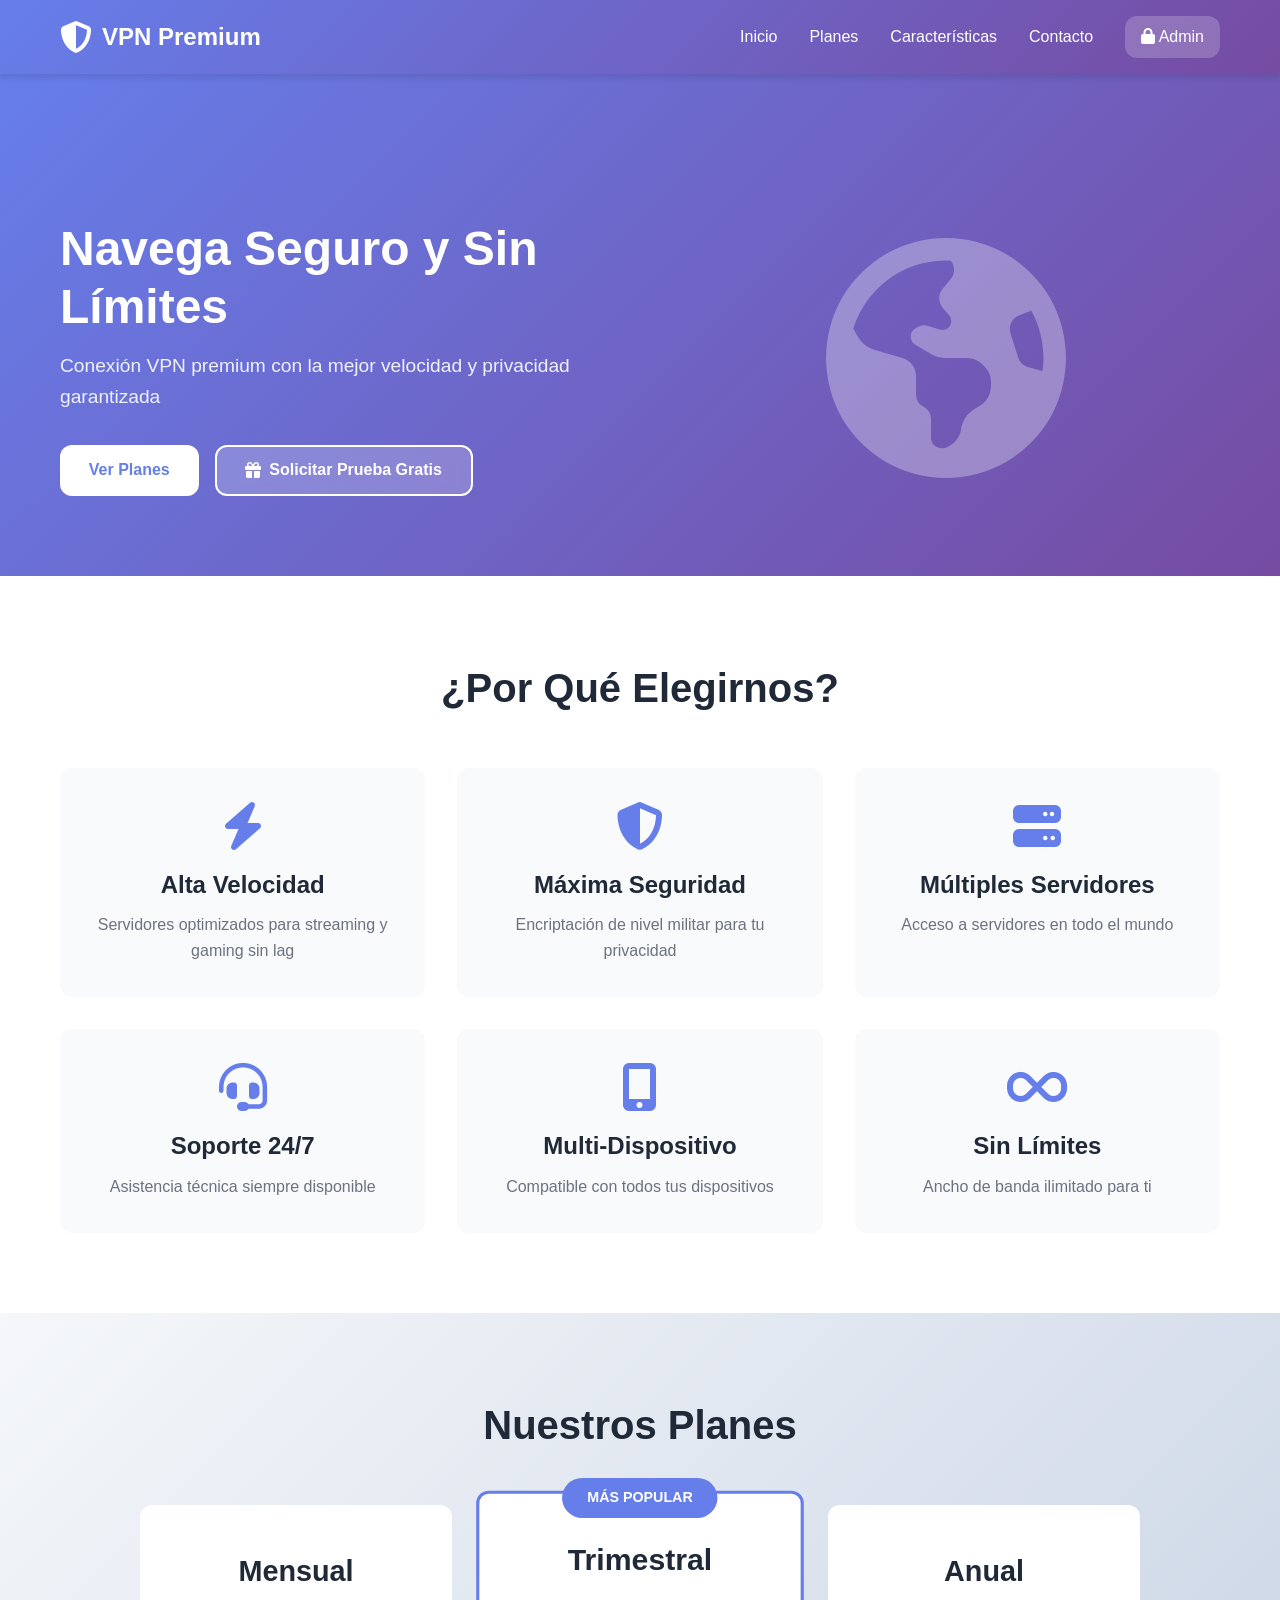
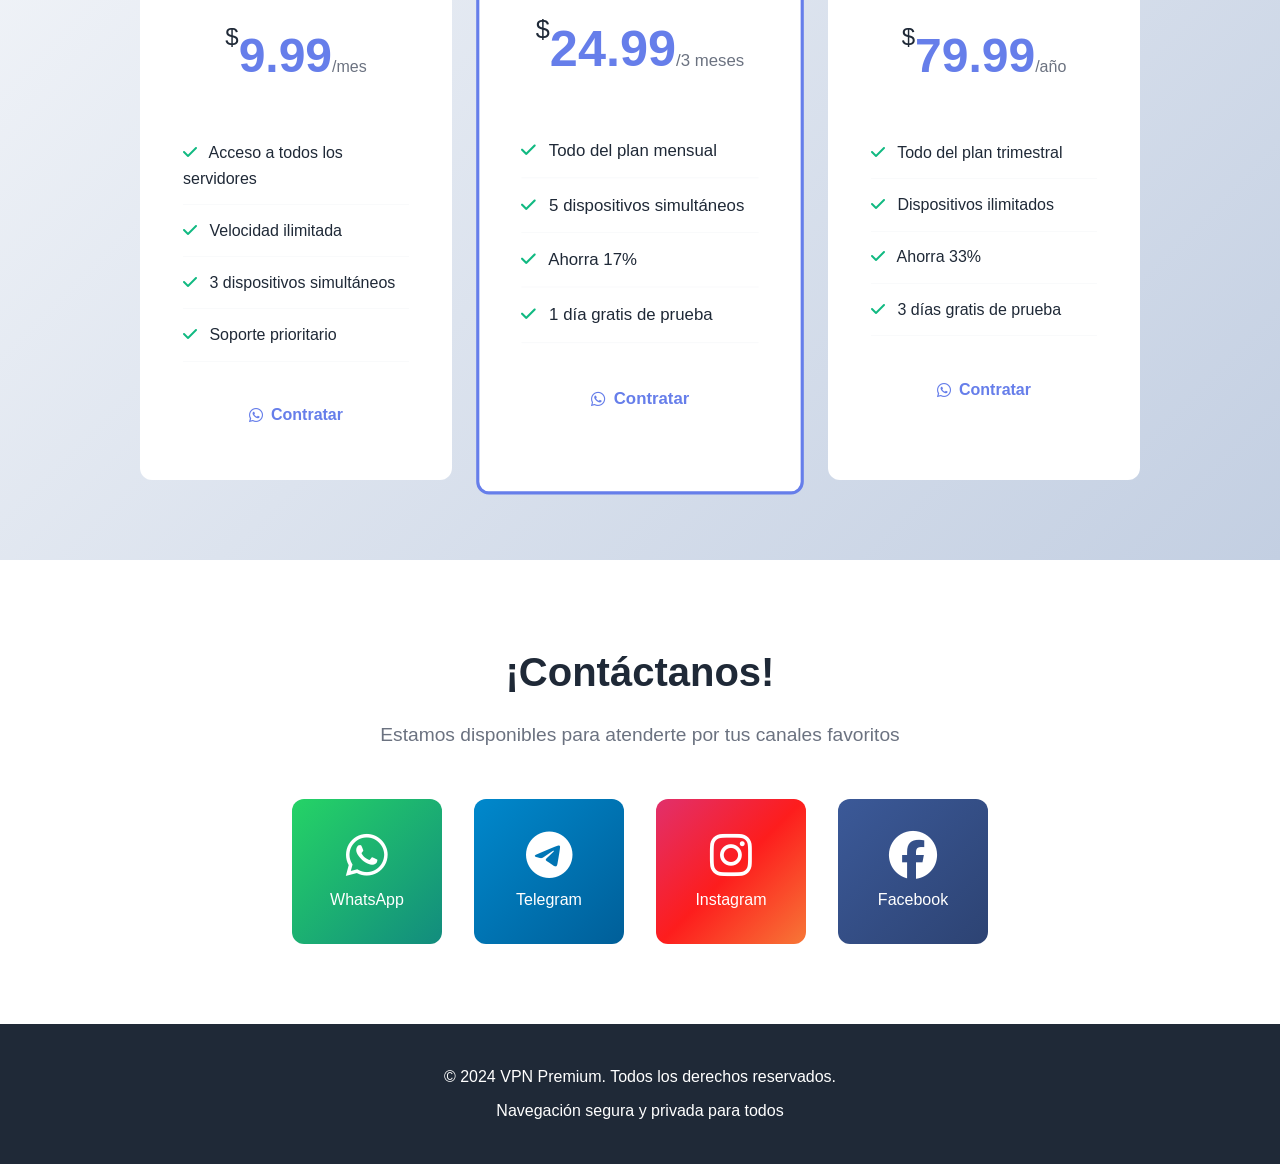
==== vpn-todo-en-uno.html @ 26ef1b25 "Sitio web de venta de VPN con panel de administracion de clientes" ====
<!DOCTYPE html>
<html lang="es">
<head>
    <meta charset="UTF-8">
    <meta name="viewport" content="width=device-width, initial-scale=1.0">
    <title>VPN Premium - Conexión Segura y Rápida</title>
    <link rel="stylesheet" href="https://cdnjs.cloudflare.com/ajax/libs/font-awesome/6.4.0/css/all.min.css">
    <style>
        /* ===== Reset y Variables ===== */
        * { margin: 0; padding: 0; box-sizing: border-box; }
        :root {
            --primary-color: #667eea;
            --secondary-color: #764ba2;
            --accent-color: #f093fb;
            --success-color: #10b981;
            --warning-color: #f59e0b;
            --danger-color: #ef4444;
            --dark: #1f2937;
            --light: #f9fafb;
            --gray: #6b7280;
            --border-radius: 12px;
            --transition: all 0.3s ease;
        }
        body {
            font-family: 'Segoe UI', Tahoma, Geneva, Verdana, sans-serif;
            line-height: 1.6; color: var(--dark); background: var(--light);
        }
        .container { max-width: 1200px; margin: 0 auto; padding: 0 20px; }

        /* ===== Navbar ===== */
        .navbar {
            background: linear-gradient(135deg, var(--primary-color), var(--secondary-color));
            padding: 1rem 0; position: fixed; width: 100%; top: 0; z-index: 1000;
            box-shadow: 0 4px 6px rgba(0,0,0,0.1);
        }
        .navbar .container { display: flex; justify-content: space-between; align-items: center; }
        .logo { display: flex; align-items: center; gap: 10px; color: white; font-size: 1.5rem; font-weight: bold; }
        .logo i { font-size: 2rem; }
        .nav-links { display: flex; gap: 2rem; align-items: center; }
        .nav-links a { color: white; text-decoration: none; transition: var(--transition); font-weight: 500; cursor: pointer; }
        .nav-links a:hover { color: var(--accent-color); }
        .btn-admin { background: rgba(255,255,255,0.2); padding: 0.5rem 1rem; border-radius: var(--border-radius); backdrop-filter: blur(10px); }
        .menu-toggle { display: none; flex-direction: column; gap: 5px; cursor: pointer; }
        .menu-toggle span { width: 25px; height: 3px; background: white; border-radius: 3px; transition: var(--transition); }

        /* ===== Hero ===== */
        .hero { background: linear-gradient(135deg, var(--primary-color), var(--secondary-color)); color: white; padding: 150px 0 80px; margin-top: 70px; }
        .hero .container { display: grid; grid-template-columns: 1fr 1fr; gap: 4rem; align-items: center; }
        .hero-content h1 { font-size: 3rem; margin-bottom: 1rem; line-height: 1.2; }
        .hero-content p { font-size: 1.2rem; margin-bottom: 2rem; opacity: 0.9; }
        .hero-buttons { display: flex; gap: 1rem; flex-wrap: wrap; }
        .hero-image { display: flex; justify-content: center; align-items: center; }
        .hero-image i { font-size: 15rem; opacity: 0.3; animation: float 3s ease-in-out infinite; }
        @keyframes float { 0%,100% { transform: translateY(0); } 50% { transform: translateY(-20px); } }

        /* ===== Buttons ===== */
        .btn { padding: 0.8rem 1.8rem; border: none; border-radius: var(--border-radius); font-size: 1rem; font-weight: 600; cursor: pointer; transition: var(--transition); text-decoration: none; display: inline-flex; align-items: center; gap: 0.5rem; }
        .btn-primary { background: white; color: var(--primary-color); }
        .btn-primary:hover { transform: translateY(-3px); box-shadow: 0 10px 20px rgba(0,0,0,0.2); }
        .btn-secondary { background: rgba(255,255,255,0.2); color: white; backdrop-filter: blur(10px); border: 2px solid white; }
        .btn-secondary:hover { background: white; color: var(--primary-color); }

        /* ===== Features ===== */
        .features { padding: 80px 0; background: white; }
        .features h2 { text-align: center; font-size: 2.5rem; margin-bottom: 3rem; color: var(--dark); }
        .features-grid { display: grid; grid-template-columns: repeat(auto-fit, minmax(300px, 1fr)); gap: 2rem; }
        .feature-card { background: var(--light); padding: 2rem; border-radius: var(--border-radius); text-align: center; transition: var(--transition); border: 2px solid transparent; }
        .feature-card:hover { transform: translateY(-10px); border-color: var(--primary-color); box-shadow: 0 10px 30px rgba(102,126,234,0.2); }
        .feature-card i { font-size: 3rem; color: var(--primary-color); margin-bottom: 1rem; }
        .feature-card h3 { font-size: 1.5rem; margin-bottom: 0.5rem; color: var(--dark); }
        .feature-card p { color: var(--gray); }

        /* ===== Pricing ===== */
        .pricing { padding: 80px 0; background: linear-gradient(135deg, #f5f7fa 0%, #c3cfe2 100%); }
        .pricing h2 { text-align: center; font-size: 2.5rem; margin-bottom: 3rem; color: var(--dark); }
        .pricing-grid { display: grid; grid-template-columns: repeat(auto-fit, minmax(280px, 1fr)); gap: 2rem; max-width: 1000px; margin: 0 auto; }
        .pricing-card { background: white; padding: 2.5rem; border-radius: var(--border-radius); text-align: center; transition: var(--transition); position: relative; border: 3px solid transparent; }
        .pricing-card:hover { transform: translateY(-10px); box-shadow: 0 15px 40px rgba(0,0,0,0.15); }
        .pricing-card.featured { border-color: var(--primary-color); transform: scale(1.05); }
        .pricing-card .badge { position: absolute; top: -15px; left: 50%; transform: translateX(-50%); background: var(--primary-color); color: white; padding: 0.5rem 1.5rem; border-radius: 20px; font-size: 0.85rem; font-weight: bold; }
        .pricing-card h3 { font-size: 1.8rem; margin-bottom: 1rem; color: var(--dark); }
        .price { margin: 1.5rem 0; }
        .price .currency { font-size: 1.5rem; vertical-align: top; }
        .price .amount { font-size: 3rem; font-weight: bold; color: var(--primary-color); }
        .price .period { color: var(--gray); font-size: 1rem; }
        .features-list { list-style: none; margin: 2rem 0; text-align: left; }
        .features-list li { padding: 0.8rem 0; border-bottom: 1px solid var(--light); }
        .features-list i { color: var(--success-color); margin-right: 0.5rem; }

        /* ===== Contact ===== */
        .contact { padding: 80px 0; background: white; text-align: center; }
        .contact h2 { font-size: 2.5rem; margin-bottom: 1rem; color: var(--dark); }
        .contact p { font-size: 1.2rem; color: var(--gray); margin-bottom: 3rem; }
        .contact-buttons { display: flex; justify-content: center; gap: 2rem; flex-wrap: wrap; }
        .contact-btn { display: flex; flex-direction: column; align-items: center; gap: 0.5rem; padding: 2rem; border-radius: var(--border-radius); text-decoration: none; color: white; transition: var(--transition); min-width: 150px; }
        .contact-btn:hover { transform: translateY(-5px); box-shadow: 0 10px 25px rgba(0,0,0,0.2); }
        .contact-btn i { font-size: 3rem; }
        .contact-btn.whatsapp { background: linear-gradient(135deg, #25D366, #128C7E); }
        .contact-btn.telegram { background: linear-gradient(135deg, #0088cc, #005f99); }
        .contact-btn.instagram { background: linear-gradient(135deg, #e1306c, #fd1d1d, #f77737); }
        .contact-btn.facebook { background: linear-gradient(135deg, #3b5998, #2d4373); }

        /* ===== Modal ===== */
        .modal { display: none; position: fixed; z-index: 3000; left: 0; top: 0; width: 100%; height: 100%; background: rgba(0,0,0,0.7); backdrop-filter: blur(5px); }
        .modal-content { background: white; margin: 5% auto; padding: 2rem; border-radius: var(--border-radius); max-width: 500px; position: relative; animation: slideDown 0.3s ease; }
        @keyframes slideDown { from { transform: translateY(-100px); opacity: 0; } to { transform: translateY(0); opacity: 1; } }
        .close { position: absolute; right: 20px; top: 15px; font-size: 2rem; font-weight: bold; color: var(--gray); cursor: pointer; transition: var(--transition); }
        .close:hover { color: var(--danger-color); }
        .modal-content h2 { margin-bottom: 1.5rem; color: var(--primary-color); display: flex; align-items: center; gap: 0.5rem; }

        /* ===== Forms ===== */
        .form-group { margin-bottom: 1.5rem; }
        .form-group label { display: block; margin-bottom: 0.5rem; font-weight: 600; color: var(--dark); }
        .form-group input, .form-group select, .form-group textarea { width: 100%; padding: 0.8rem; border: 2px solid var(--light); border-radius: var(--border-radius); font-size: 1rem; transition: var(--transition); }
        .form-group input:focus, .form-group select:focus, .form-group textarea:focus { outline: none; border-color: var(--primary-color); box-shadow: 0 0 0 3px rgba(102,126,234,0.1); }

        /* ===== Footer ===== */
        footer { background: var(--dark); color: white; text-align: center; padding: 2rem 0; }
        footer p { margin: 0.5rem 0; }

        /* ===== Admin ===== */
        .admin-body { background: #f5f7fa; }
        .login-container { display: flex; justify-content: center; align-items: center; min-height: 100vh; background: linear-gradient(135deg, var(--primary-color), var(--secondary-color)); }
        .login-box { background: white; padding: 3rem; border-radius: var(--border-radius); box-shadow: 0 20px 60px rgba(0,0,0,0.3); width: 100%; max-width: 400px; }
        .login-header { text-align: center; margin-bottom: 2rem; }
        .login-header i { font-size: 4rem; color: var(--primary-color); }
        .login-header h2 { color: var(--dark); margin-top: 1rem; }
        .login-hint { text-align: center; color: var(--gray); font-size: 0.85rem; margin-top: 1rem; }
        .btn-block { width: 100%; justify-content: center; }
        .admin-dashboard { display: flex; min-height: 100vh; }
        .sidebar { width: 260px; background: linear-gradient(135deg, var(--primary-color), var(--secondary-color)); color: white; position: fixed; height: 100vh; overflow-y: auto; }
        .sidebar-header { padding: 2rem 1.5rem; display: flex; align-items: center; gap: 1rem; font-size: 1.5rem; font-weight: bold; border-bottom: 1px solid rgba(255,255,255,0.2); }
        .sidebar-header i { font-size: 2rem; }
        .sidebar-nav { padding: 1rem 0; }
        .nav-item { display: flex; align-items: center; gap: 1rem; padding: 1rem 1.5rem; color: white; text-decoration: none; transition: var(--transition); border-left: 4px solid transparent; cursor: pointer; }
        .nav-item:hover, .nav-item.active { background: rgba(255,255,255,0.1); border-left-color: white; }
        .nav-item i { width: 20px; }
        .main-content { margin-left: 260px; flex: 1; padding: 2rem; width: calc(100% - 260px); }
        .top-bar { display: flex; justify-content: space-between; align-items: center; margin-bottom: 2rem; padding-bottom: 1rem; border-bottom: 2px solid var(--light); }
        .top-bar h1 { color: var(--dark); font-size: 2rem; }
        .user-info { display: flex; align-items: center; gap: 1rem; color: var(--gray); }
        .user-info i { font-size: 2rem; color: var(--primary-color); }
        .stats-grid { display: grid; grid-template-columns: repeat(auto-fit, minmax(250px, 1fr)); gap: 1.5rem; margin-bottom: 2rem; }
        .stat-card { background: white; padding: 1.5rem; border-radius: var(--border-radius); display: flex; align-items: center; gap: 1.5rem; box-shadow: 0 2px 10px rgba(0,0,0,0.05); transition: var(--transition); }
        .stat-card:hover { transform: translateY(-5px); box-shadow: 0 5px 20px rgba(0,0,0,0.1); }
        .stat-icon { width: 60px; height: 60px; border-radius: 50%; display: flex; align-items: center; justify-content: center; font-size: 1.8rem; color: white; }
        .stat-card.blue .stat-icon { background: linear-gradient(135deg, #667eea, #764ba2); }
        .stat-card.green .stat-icon { background: linear-gradient(135deg, #10b981, #059669); }
        .stat-card.orange .stat-icon { background: linear-gradient(135deg, #f59e0b, #d97706); }
        .stat-card.red .stat-icon { background: linear-gradient(135deg, #ef4444, #dc2626); }
        .stat-info h3 { font-size: 2rem; color: var(--dark); margin-bottom: 0.25rem; }
        .stat-info p { color: var(--gray); font-size: 0.9rem; }
        .section-header { display: flex; justify-content: space-between; align-items: center; margin-bottom: 2rem; }
        .section-header h2 { color: var(--dark); font-size: 1.8rem; }
        .filters { display: flex; gap: 1rem; margin-bottom: 1.5rem; flex-wrap: wrap; }
        .filters input, .filters select { padding: 0.8rem; border: 2px solid var(--light); border-radius: var(--border-radius); font-size: 1rem; flex: 1; min-width: 200px; }
        .table-container { background: white; border-radius: var(--border-radius); box-shadow: 0 2px 10px rgba(0,0,0,0.05); overflow-x: auto; }
        .data-table { width: 100%; border-collapse: collapse; }
        .data-table thead { background: linear-gradient(135deg, var(--primary-color), var(--secondary-color)); color: white; }
        .data-table th { padding: 1rem; text-align: left; font-weight: 600; }
        .data-table td { padding: 1rem; border-bottom: 1px solid var(--light); }
        .data-table tbody tr { transition: var(--transition); }
        .data-table tbody tr:hover { background: var(--light); }
        .badge { padding: 0.4rem 0.8rem; border-radius: 20px; font-size: 0.85rem; font-weight: 600; display: inline-block; }
        .badge-success { background: #d1fae5; color: #065f46; }
        .badge-warning { background: #fed7aa; color: #92400e; }
        .badge-danger { background: #fee2e2; color: #991b1b; }
        .badge-info { background: #dbeafe; color: #1e40af; }
        .action-buttons { display: flex; gap: 0.5rem; }
        .btn-icon { width: 35px; height: 35px; display: flex; align-items: center; justify-content: center; border: none; border-radius: var(--border-radius); cursor: pointer; transition: var(--transition); font-size: 0.9rem; }
        .btn-icon.edit { background: #dbeafe; color: #1e40af; }
        .btn-icon.delete { background: #fee2e2; color: #991b1b; }
        .btn-icon.whatsapp { background: #d1fae5; color: #065f46; }
        .btn-icon:hover { transform: scale(1.1); }
        .dashboard-charts { display: grid; grid-template-columns: repeat(auto-fit, minmax(400px, 1fr)); gap: 1.5rem; }
        .chart-card { background: white; padding: 1.5rem; border-radius: var(--border-radius); box-shadow: 0 2px 10px rgba(0,0,0,0.05); }
        .chart-card h3 { color: var(--dark); margin-bottom: 1rem; padding-bottom: 1rem; border-bottom: 2px solid var(--light); }
        .alerts-container { display: flex; flex-direction: column; gap: 1rem; }
        .alert { background: white; padding: 1.5rem; border-radius: var(--border-radius); border-left: 4px solid; box-shadow: 0 2px 10px rgba(0,0,0,0.05); display: flex; justify-content: space-between; align-items: center; }
        .alert.warning { border-left-color: var(--warning-color); }
        .alert.danger { border-left-color: var(--danger-color); }
        .alert-content { flex: 1; }
        .alert-content h4 { color: var(--dark); margin-bottom: 0.5rem; }
        .alert-content p { color: var(--gray); }
        .modal-large { max-width: 700px; }
        .form-row { display: grid; grid-template-columns: 1fr 1fr; gap: 1rem; }
        .form-actions { display: flex; gap: 1rem; justify-content: flex-end; margin-top: 2rem; }
        .empty-state { text-align: center; padding: 3rem; color: var(--gray); }
        .empty-state i { font-size: 4rem; margin-bottom: 1rem; opacity: 0.3; }

        /* ===== Responsive ===== */
        @media (max-width: 1024px) { .sidebar { width: 200px; } .main-content { margin-left: 200px; width: calc(100% - 200px); } }
        @media (max-width: 768px) {
            .menu-toggle { display: flex; }
            .nav-links { position: absolute; top: 70px; left: 0; width: 100%; background: var(--primary-color); flex-direction: column; padding: 2rem 0; display: none; }
            .nav-links.active { display: flex; }
            .hero .container { grid-template-columns: 1fr; text-align: center; }
            .hero-content h1 { font-size: 2rem; }
            .hero-image i { font-size: 8rem; }
            .hero-buttons { justify-content: center; }
            .pricing-card.featured { transform: scale(1); }
            .contact-buttons { flex-direction: column; align-items: center; }
            .sidebar { width: 100%; height: auto; position: relative; }
            .main-content { margin-left: 0; width: 100%; }
            .stats-grid { grid-template-columns: 1fr; }
            .filters { flex-direction: column; }
            .filters input, .filters select { width: 100%; }
            .form-row { grid-template-columns: 1fr; }
            .data-table { min-width: 800px; }
        }
        @media (max-width: 480px) {
            .hero-content h1 { font-size: 1.5rem; }
            .features h2, .pricing h2, .contact h2 { font-size: 2rem; }
            .modal-content { margin: 20% auto; padding: 1.5rem; }
            .login-box { padding: 2rem; }
            .top-bar { flex-direction: column; align-items: flex-start; gap: 1rem; }
        }
    </style>
</head>
<body>

<!-- ==================== SITIO PÚBLICO ==================== -->
<div id="publicSite">
    <nav class="navbar">
        <div class="container">
            <div class="logo">
                <i class="fas fa-shield-alt"></i>
                <span>VPN Premium</span>
            </div>
            <div class="nav-links" id="navLinks">
                <a onclick="scrollToSection('inicio')">Inicio</a>
                <a onclick="scrollToSection('planes')">Planes</a>
                <a onclick="scrollToSection('caracteristicas')">Características</a>
                <a onclick="scrollToSection('contacto')">Contacto</a>
                <a onclick="openAdmin()" class="btn-admin"><i class="fas fa-lock"></i> Admin</a>
            </div>
            <div class="menu-toggle" id="mobile-menu"><span></span><span></span><span></span></div>
        </div>
    </nav>

    <section class="hero" id="inicio">
        <div class="container">
            <div class="hero-content">
                <h1>Navega Seguro y Sin Límites</h1>
                <p>Conexión VPN premium con la mejor velocidad y privacidad garantizada</p>
                <div class="hero-buttons">
                    <a onclick="scrollToSection('planes')" class="btn btn-primary">Ver Planes</a>
                    <button class="btn btn-secondary" onclick="openTrialModal()"><i class="fas fa-gift"></i> Solicitar Prueba Gratis</button>
                </div>
            </div>
            <div class="hero-image"><i class="fas fa-globe-americas"></i></div>
        </div>
    </section>

    <section class="features" id="caracteristicas">
        <div class="container">
            <h2>¿Por Qué Elegirnos?</h2>
            <div class="features-grid">
                <div class="feature-card"><i class="fas fa-bolt"></i><h3>Alta Velocidad</h3><p>Servidores optimizados para streaming y gaming sin lag</p></div>
                <div class="feature-card"><i class="fas fa-shield-alt"></i><h3>Máxima Seguridad</h3><p>Encriptación de nivel militar para tu privacidad</p></div>
                <div class="feature-card"><i class="fas fa-server"></i><h3>Múltiples Servidores</h3><p>Acceso a servidores en todo el mundo</p></div>
                <div class="feature-card"><i class="fas fa-headset"></i><h3>Soporte 24/7</h3><p>Asistencia técnica siempre disponible</p></div>
                <div class="feature-card"><i class="fas fa-mobile-alt"></i><h3>Multi-Dispositivo</h3><p>Compatible con todos tus dispositivos</p></div>
                <div class="feature-card"><i class="fas fa-infinity"></i><h3>Sin Límites</h3><p>Ancho de banda ilimitado para ti</p></div>
            </div>
        </div>
    </section>

    <section class="pricing" id="planes">
        <div class="container">
            <h2>Nuestros Planes</h2>
            <div class="pricing-grid">
                <div class="pricing-card">
                    <h3>Mensual</h3>
                    <div class="price"><span class="currency">$</span><span class="amount">9.99</span><span class="period">/mes</span></div>
                    <ul class="features-list">
                        <li><i class="fas fa-check"></i> Acceso a todos los servidores</li>
                        <li><i class="fas fa-check"></i> Velocidad ilimitada</li>
                        <li><i class="fas fa-check"></i> 3 dispositivos simultáneos</li>
                        <li><i class="fas fa-check"></i> Soporte prioritario</li>
                    </ul>
                    <button class="btn btn-primary" onclick="contactWhatsApp('Plan Mensual')"><i class="fab fa-whatsapp"></i> Contratar</button>
                </div>
                <div class="pricing-card featured">
                    <div class="badge">MÁS POPULAR</div>
                    <h3>Trimestral</h3>
                    <div class="price"><span class="currency">$</span><span class="amount">24.99</span><span class="period">/3 meses</span></div>
                    <ul class="features-list">
                        <li><i class="fas fa-check"></i> Todo del plan mensual</li>
                        <li><i class="fas fa-check"></i> 5 dispositivos simultáneos</li>
                        <li><i class="fas fa-check"></i> Ahorra 17%</li>
                        <li><i class="fas fa-check"></i> 1 día gratis de prueba</li>
                    </ul>
                    <button class="btn btn-primary" onclick="contactWhatsApp('Plan Trimestral')"><i class="fab fa-whatsapp"></i> Contratar</button>
                </div>
                <div class="pricing-card">
                    <h3>Anual</h3>
                    <div class="price"><span class="currency">$</span><span class="amount">79.99</span><span class="period">/año</span></div>
                    <ul class="features-list">
                        <li><i class="fas fa-check"></i> Todo del plan trimestral</li>
                        <li><i class="fas fa-check"></i> Dispositivos ilimitados</li>
                        <li><i class="fas fa-check"></i> Ahorra 33%</li>
                        <li><i class="fas fa-check"></i> 3 días gratis de prueba</li>
                    </ul>
                    <button class="btn btn-primary" onclick="contactWhatsApp('Plan Anual')"><i class="fab fa-whatsapp"></i> Contratar</button>
                </div>
            </div>
        </div>
    </section>

    <section class="contact" id="contacto">
        <div class="container">
            <h2>¡Contáctanos!</h2>
            <p>Estamos disponibles para atenderte por tus canales favoritos</p>
            <div class="contact-buttons">
                <a href="https://wa.me/1234567890?text=Hola,%20quiero%20información%20sobre%20la%20VPN" class="contact-btn whatsapp" target="_blank"><i class="fab fa-whatsapp"></i><span>WhatsApp</span></a>
                <a href="https://t.me/tu_usuario" class="contact-btn telegram" target="_blank"><i class="fab fa-telegram"></i><span>Telegram</span></a>
                <a href="https://instagram.com/tu_usuario" class="contact-btn instagram" target="_blank"><i class="fab fa-instagram"></i><span>Instagram</span></a>
                <a href="https://facebook.com/tu_pagina" class="contact-btn facebook" target="_blank"><i class="fab fa-facebook"></i><span>Facebook</span></a>
            </div>
        </div>
    </section>

    <footer>
        <div class="container">
            <p>&copy; 2024 VPN Premium. Todos los derechos reservados.</p>
            <p>Navegación segura y privada para todos</p>
        </div>
    </footer>
</div>

<!-- ==================== PANEL DE ADMINISTRACIÓN ==================== -->
<div id="adminApp" class="admin-body" style="display:none;">
    <!-- Login -->
    <div id="loginScreen" class="login-container">
        <div class="login-box">
            <div class="login-header"><i class="fas fa-shield-alt"></i><h2>Panel de Administración</h2></div>
            <form id="loginForm" onsubmit="login(event)">
                <div class="form-group"><label for="username">Usuario</label><input type="text" id="username" required></div>
                <div class="form-group"><label for="password">Contraseña</label><input type="password" id="password" required></div>
                <button type="submit" class="btn btn-primary btn-block"><i class="fas fa-sign-in-alt"></i> Iniciar Sesión</button>
                <p class="login-hint">Usuario por defecto: admin / Contraseña: admin123</p>
                <p class="login-hint"><a onclick="backToSite()" style="cursor:pointer;color:var(--primary-color);">← Volver al sitio</a></p>
            </form>
        </div>
    </div>

    <!-- Dashboard -->
    <div id="adminDashboard" class="admin-dashboard" style="display:none;">
        <aside class="sidebar">
            <div class="sidebar-header"><i class="fas fa-shield-alt"></i><span>VPN Admin</span></div>
            <nav class="sidebar-nav">
                <a class="nav-item active" onclick="showSection('dashboard')"><i class="fas fa-chart-line"></i> Dashboard</a>
                <a class="nav-item" onclick="showSection('clients')"><i class="fas fa-users"></i> Clientes</a>
                <a class="nav-item" onclick="showSection('trials')"><i class="fas fa-gift"></i> Solicitudes de Prueba</a>
                <a class="nav-item" onclick="showSection('alerts')"><i class="fas fa-exclamation-triangle"></i> Alertas</a>
                <a class="nav-item" onclick="backToSite()"><i class="fas fa-globe"></i> Ver Sitio</a>
                <a class="nav-item" onclick="logout()"><i class="fas fa-sign-out-alt"></i> Cerrar Sesión</a>
            </nav>
        </aside>
        <main class="main-content">
            <div class="top-bar">
                <h1 id="sectionTitle">Dashboard</h1>
                <div class="user-info"><span>Administrador</span><i class="fas fa-user-circle"></i></div>
            </div>

            <section id="dashboardSection" class="content-section">
                <div class="stats-grid">
                    <div class="stat-card blue"><div class="stat-icon"><i class="fas fa-users"></i></div><div class="stat-info"><h3 id="totalClients">0</h3><p>Total Clientes</p></div></div>
                    <div class="stat-card green"><div class="stat-icon"><i class="fas fa-check-circle"></i></div><div class="stat-info"><h3 id="activeClients">0</h3><p>Clientes Activos</p></div></div>
                    <div class="stat-card orange"><div class="stat-icon"><i class="fas fa-clock"></i></div><div class="stat-info"><h3 id="expiringSoon">0</h3><p>Por Vencer (7 días)</p></div></div>
                    <div class="stat-card red"><div class="stat-icon"><i class="fas fa-exclamation-circle"></i></div><div class="stat-info"><h3 id="pendingPayments">0</h3><p>Pagos Pendientes</p></div></div>
                </div>
                <div class="dashboard-charts">
                    <div class="chart-card"><h3>Alertas Recientes</h3><div id="recentAlerts"></div></div>
                </div>
            </section>

            <section id="clientsSection" class="content-section" style="display:none;">
                <div class="section-header">
                    <h2>Gestión de Clientes</h2>
                    <button class="btn btn-primary" onclick="openClientModal()"><i class="fas fa-plus"></i> Nuevo Cliente</button>
                </div>
                <div class="filters">
                    <input type="text" id="searchClient" placeholder="Buscar cliente..." onkeyup="filterClients()">
                    <select id="filterStatus" onchange="filterClients()">
                        <option value="">Todos los estados</option>
                        <option value="activo">Activos</option>
                        <option value="vencido">Vencidos</option>
                        <option value="por_vencer">Por Vencer</option>
                    </select>
                    <select id="filterPayment" onchange="filterClients()">
                        <option value="">Todos los pagos</option>
                        <option value="pagado">Pagado</option>
                        <option value="pendiente">Pendiente</option>
                        <option value="parcial">Pago Parcial</option>
                    </select>
                </div>
                <div class="table-container">
                    <table class="data-table">
                        <thead><tr>
                            <th>Nombre</th><th>WhatsApp</th><th>Plan</th><th>Fecha Activación</th><th>Fecha Vencimiento</th><th>Estado Pago</th><th>Monto</th><th>Estado</th><th>Acciones</th>
                        </tr></thead>
                        <tbody id="clientsTableBody"></tbody>
                    </table>
                </div>
            </section>

            <section id="trialsSection" class="content-section" style="display:none;">
                <div class="section-header">
                    <h2>Solicitudes de Prueba</h2>
                    <button class="btn btn-secondary" onclick="clearTrials()"><i class="fas fa-trash"></i> Limpiar Procesadas</button>
                </div>
                <div class="table-container">
                    <table class="data-table">
                        <thead><tr>
                            <th>Fecha</th><th>Nombre</th><th>WhatsApp</th><th>Email</th><th>Plan Interés</th><th>Comentarios</th><th>Acciones</th>
                        </tr></thead>
                        <tbody id="trialsTableBody"></tbody>
                    </table>
                </div>
            </section>

            <section id="alertsSection" class="content-section" style="display:none;">
                <div class="section-header"><h2>Alertas y Notificaciones</h2></div>
                <div class="alerts-container" id="alertsContainer"></div>
            </section>
        </main>
    </div>
</div>

<!-- Modal Prueba -->
<div id="trialModal" class="modal">
    <div class="modal-content">
        <span class="close" onclick="closeTrialModal()">&times;</span>
        <h2><i class="fas fa-gift"></i> Solicitar Prueba Gratuita</h2>
        <form id="trialForm" onsubmit="submitTrialRequest(event)">
            <div class="form-group"><label for="name">Nombre Completo *</label><input type="text" id="name" required></div>
            <div class="form-group"><label for="whatsapp">WhatsApp *</label><input type="tel" id="whatsapp" placeholder="+1 234 567 8900" required></div>
            <div class="form-group"><label for="email">Email</label><input type="email" id="email"></div>
            <div class="form-group"><label for="plan">Plan de Interés</label>
                <select id="plan"><option value="mensual">Mensual</option><option value="trimestral">Trimestral</option><option value="anual">Anual</option></select>
            </div>
            <div class="form-group"><label for="message">Comentarios adicionales</label><textarea id="message" rows="3"></textarea></div>
            <button type="submit" class="btn btn-primary"><i class="fas fa-paper-plane"></i> Enviar Solicitud</button>
        </form>
    </div>
</div>

<!-- Modal Cliente -->
<div id="clientModal" class="modal">
    <div class="modal-content modal-large">
        <span class="close" onclick="closeClientModal()">&times;</span>
        <h2 id="clientModalTitle"><i class="fas fa-user-plus"></i> Nuevo Cliente</h2>
        <form id="clientForm" onsubmit="saveClient(event)">
            <input type="hidden" id="clientId">
            <div class="form-row">
                <div class="form-group"><label for="clientName">Nombre Completo *</label><input type="text" id="clientName" required></div>
                <div class="form-group"><label for="clientWhatsapp">WhatsApp *</label><input type="tel" id="clientWhatsapp" required></div>
            </div>
            <div class="form-row">
                <div class="form-group"><label for="clientEmail">Email</label><input type="email" id="clientEmail"></div>
                <div class="form-group"><label for="clientPlan">Plan *</label>
                    <select id="clientPlan" required><option value="mensual">Mensual - $9.99</option><option value="trimestral">Trimestral - $24.99</option><option value="anual">Anual - $79.99</option></select>
                </div>
            </div>
            <div class="form-row">
                <div class="form-group"><label for="clientActivation">Fecha de Activación *</label><input type="date" id="clientActivation" required></div>
                <div class="form-group"><label for="clientExpiration">Fecha de Vencimiento *</label><input type="date" id="clientExpiration" required></div>
            </div>
            <div class="form-row">
                <div class="form-group"><label for="clientPaymentStatus">Estado de Pago *</label>
                    <select id="clientPaymentStatus" required><option value="pagado">Pagado</option><option value="pendiente">Pendiente</option><option value="parcial">Pago Parcial</option></select>
                </div>
                <div class="form-group"><label for="clientAmount">Monto</label><input type="number" id="clientAmount" step="0.01" placeholder="0.00"></div>
            </div>
            <div class="form-group"><label for="clientNotes">Notas</label><textarea id="clientNotes" rows="3"></textarea></div>
            <div class="form-actions">
                <button type="button" class="btn btn-secondary" onclick="closeClientModal()">Cancelar</button>
                <button type="submit" class="btn btn-primary"><i class="fas fa-save"></i> Guardar Cliente</button>
            </div>
        </form>
    </div>
</div>

<script>
    /* ============ CONFIGURACIÓN: CAMBIA TU NÚMERO DE WHATSAPP AQUÍ ============ */
    /* Formato internacional SIN el símbolo +. Ejemplo Paraguay: 595981234567 */
    const MI_WHATSAPP = '1234567890';

    /* ============ CREDENCIALES DEL ADMIN (cámbialas) ============ */
    const ADMIN_CREDENTIALS = { username: 'admin', password: 'admin123' };

    /* ============ NAVEGACIÓN PÚBLICO / ADMIN ============ */
    function openAdmin() {
        document.getElementById('publicSite').style.display = 'none';
        document.getElementById('adminApp').style.display = 'block';
        if (localStorage.getItem('admin_logged_in')) { showDashboard(); loadDashboardData(); }
        else { document.getElementById('loginScreen').style.display = 'flex'; document.getElementById('adminDashboard').style.display = 'none'; }
        window.scrollTo(0, 0);
    }
    function backToSite() {
        document.getElementById('adminApp').style.display = 'none';
        document.getElementById('publicSite').style.display = 'block';
        window.scrollTo(0, 0);
    }
    function scrollToSection(id) {
        const el = document.getElementById(id);
        if (el) el.scrollIntoView({ behavior: 'smooth', block: 'start' });
        document.getElementById('navLinks').classList.remove('active');
    }

    document.getElementById('mobile-menu')?.addEventListener('click', function() {
        document.getElementById('navLinks').classList.toggle('active');
    });

    /* ============ WHATSAPP + PRUEBAS ============ */
    function contactWhatsApp(plan) {
        const message = `Hola! Estoy interesado en el ${plan} de VPN Premium`;
        window.open(`https://wa.me/${MI_WHATSAPP}?text=${encodeURIComponent(message)}`, '_blank');
    }
    function openTrialModal() { document.getElementById('trialModal').style.display = 'block'; }
    function closeTrialModal() { document.getElementById('trialModal').style.display = 'none'; }
    window.onclick = function(event) {
        if (event.target === document.getElementById('trialModal')) closeTrialModal();
        if (event.target === document.getElementById('clientModal')) closeClientModal();
    };
    function submitTrialRequest(event) {
        event.preventDefault();
        const formData = {
            name: document.getElementById('name').value,
            whatsapp: document.getElementById('whatsapp').value,
            email: document.getElementById('email').value,
            plan: document.getElementById('plan').value,
            message: document.getElementById('message').value,
            date: new Date().toISOString()
        };
        let trials = JSON.parse(localStorage.getItem('vpn_trials') || '[]');
        trials.push(formData);
        localStorage.setItem('vpn_trials', JSON.stringify(trials));
        alert('¡Solicitud enviada! Te contactaremos pronto por WhatsApp.');
        const adminMessage = `NUEVA SOLICITUD DE PRUEBA\n\nNombre: ${formData.name}\nWhatsApp: ${formData.whatsapp}\nEmail: ${formData.email}\nPlan: ${formData.plan}\nMensaje: ${formData.message}`;
        window.open(`https://wa.me/${MI_WHATSAPP}?text=${encodeURIComponent(adminMessage)}`, '_blank');
        document.getElementById('trialForm').reset();
        closeTrialModal();
    }

    /* ============ ADMIN: LOGIN ============ */
    function login(event) {
        event.preventDefault();
        const u = document.getElementById('username').value;
        const p = document.getElementById('password').value;
        if (u === ADMIN_CREDENTIALS.username && p === ADMIN_CREDENTIALS.password) {
            localStorage.setItem('admin_logged_in', 'true');
            showDashboard(); loadDashboardData();
        } else { alert('Usuario o contraseña incorrectos'); }
    }
    function logout() {
        localStorage.removeItem('admin_logged_in');
        document.getElementById('loginScreen').style.display = 'flex';
        document.getElementById('adminDashboard').style.display = 'none';
    }
    function showDashboard() {
        document.getElementById('loginScreen').style.display = 'none';
        document.getElementById('adminDashboard').style.display = 'flex';
    }
    function showSection(section) {
        document.querySelectorAll('.content-section').forEach(s => s.style.display = 'none');
        document.querySelectorAll('.nav-item').forEach(item => item.classList.remove('active'));
        let sectionId, title;
        switch(section) {
            case 'dashboard': sectionId = 'dashboardSection'; title = 'Dashboard'; loadDashboardData(); break;
            case 'clients': sectionId = 'clientsSection'; title = 'Gestión de Clientes'; loadClients(); break;
            case 'trials': sectionId = 'trialsSection'; title = 'Solicitudes de Prueba'; loadTrials(); break;
            case 'alerts': sectionId = 'alertsSection'; title = 'Alertas'; loadAlerts(); break;
        }
        document.getElementById(sectionId).style.display = 'block';
        document.getElementById('sectionTitle').textContent = title;
        if (event && event.target) event.target.classList.add('active');
    }

    /* ============ ADMIN: DASHBOARD ============ */
    function loadDashboardData() {
        const clients = JSON.parse(localStorage.getItem('vpn_clients') || '[]');
        const today = new Date();
        document.getElementById('totalClients').textContent = clients.length;
        document.getElementById('activeClients').textContent = clients.filter(c => new Date(c.expirationDate) > today).length;
        document.getElementById('pendingPayments').textContent = clients.filter(c => c.paymentStatus !== 'pagado').length;
        const sevenDays = new Date(today.getTime() + 7*24*60*60*1000);
        document.getElementById('expiringSoon').textContent = clients.filter(c => { const e = new Date(c.expirationDate); return e > today && e <= sevenDays; }).length;
        loadRecentAlerts();
    }
    function loadRecentAlerts() {
        const clients = JSON.parse(localStorage.getItem('vpn_clients') || '[]');
        const today = new Date();
        let html = '', count = 0;
        clients.forEach(client => {
            const d = Math.ceil((new Date(client.expirationDate) - today) / (1000*60*60*24));
            if (d < 0) { html += `<div class="alert danger" style="margin-bottom:1rem;"><div class="alert-content"><h4>Servicio Vencido</h4><p>${client.name} - Venció hace ${Math.abs(d)} días</p></div></div>`; count++; }
            else if (d <= 7) { html += `<div class="alert warning" style="margin-bottom:1rem;"><div class="alert-content"><h4>Vence Pronto</h4><p>${client.name} - Vence en ${d} días</p></div></div>`; count++; }
            if (client.paymentStatus === 'pendiente' || client.paymentStatus === 'parcial') { html += `<div class="alert warning" style="margin-bottom:1rem;"><div class="alert-content"><h4>Pago ${client.paymentStatus === 'parcial' ? 'Parcial' : 'Pendiente'}</h4><p>${client.name} - ${client.plan}</p></div></div>`; count++; }
        });
        if (!html) html = '<div class="empty-state"><i class="fas fa-check-circle"></i><p>No hay alertas</p></div>';
        document.getElementById('recentAlerts').innerHTML = html;
    }

    /* ============ ADMIN: CLIENTES ============ */
    function renderClientRow(client, index) {
        const status = getClientStatus(client);
        return `<tr>
            <td>${client.name}</td>
            <td><a href="https://wa.me/${client.whatsapp.replace(/\D/g,'')}" target="_blank">${client.whatsapp}</a></td>
            <td>${client.plan}</td>
            <td>${formatDate(client.activationDate)}</td>
            <td>${formatDate(client.expirationDate)}</td>
            <td>${getPaymentBadge(client.paymentStatus)}</td>
            <td>$${client.amount || '0.00'}</td>
            <td>${status.badge}</td>
            <td><div class="action-buttons">
                <button class="btn-icon edit" onclick="editClient(${index})" title="Editar"><i class="fas fa-edit"></i></button>
                <button class="btn-icon whatsapp" onclick="contactClient('${client.whatsapp}')" title="WhatsApp"><i class="fab fa-whatsapp"></i></button>
                <button class="btn-icon delete" onclick="deleteClient(${index})" title="Eliminar"><i class="fas fa-trash"></i></button>
            </div></td></tr>`;
    }
    function loadClients() {
        const clients = JSON.parse(localStorage.getItem('vpn_clients') || '[]');
        const tbody = document.getElementById('clientsTableBody');
        if (!clients.length) { tbody.innerHTML = '<tr><td colspan="9" class="empty-state"><i class="fas fa-users"></i><p>No hay clientes registrados</p></td></tr>'; return; }
        tbody.innerHTML = clients.map((c, i) => renderClientRow(c, i)).join('');
    }
    function getClientStatus(client) {
        const d = Math.ceil((new Date(client.expirationDate) - new Date()) / (1000*60*60*24));
        if (d < 0) return { badge: '<span class="badge badge-danger">Vencido</span>', status: 'vencido' };
        if (d <= 7) return { badge: '<span class="badge badge-warning">Por Vencer</span>', status: 'por_vencer' };
        return { badge: '<span class="badge badge-success">Activo</span>', status: 'activo' };
    }
    function getPaymentBadge(status) {
        const b = { 'pagado': '<span class="badge badge-success">Pagado</span>', 'pendiente': '<span class="badge badge-danger">Pendiente</span>', 'parcial': '<span class="badge badge-warning">Parcial</span>' };
        return b[status] || b['pendiente'];
    }
    function formatDate(s) { return new Date(s).toLocaleDateString('es-ES', { year:'numeric', month:'2-digit', day:'2-digit' }); }
    function filterClients() {
        const term = document.getElementById('searchClient').value.toLowerCase();
        const sf = document.getElementById('filterStatus').value;
        const pf = document.getElementById('filterPayment').value;
        const clients = JSON.parse(localStorage.getItem('vpn_clients') || '[]');
        const tbody = document.getElementById('clientsTableBody');
        tbody.innerHTML = clients.filter(c => {
            const ms = c.name.toLowerCase().includes(term) || c.whatsapp.includes(term);
            const mst = !sf || getClientStatus(c).status === sf;
            const mp = !pf || c.paymentStatus === pf;
            return ms && mst && mp;
        }).map(c => renderClientRow(c, clients.indexOf(c))).join('');
    }
    function openClientModal() {
        document.getElementById('clientModal').style.display = 'block';
        document.getElementById('clientModalTitle').innerHTML = '<i class="fas fa-user-plus"></i> Nuevo Cliente';
        document.getElementById('clientForm').reset();
        document.getElementById('clientId').value = '';
        document.getElementById('clientActivation').value = new Date().toISOString().split('T')[0];
    }
    function closeClientModal() { document.getElementById('clientModal').style.display = 'none'; }
    function saveClient(event) {
        event.preventDefault();
        const data = {
            name: document.getElementById('clientName').value,
            whatsapp: document.getElementById('clientWhatsapp').value,
            email: document.getElementById('clientEmail').value,
            plan: document.getElementById('clientPlan').value,
            activationDate: document.getElementById('clientActivation').value,
            expirationDate: document.getElementById('clientExpiration').value,
            paymentStatus: document.getElementById('clientPaymentStatus').value,
            amount: document.getElementById('clientAmount').value,
            notes: document.getElementById('clientNotes').value
        };
        let clients = JSON.parse(localStorage.getItem('vpn_clients') || '[]');
        const id = document.getElementById('clientId').value;
        if (id !== '') clients[parseInt(id)] = data; else clients.push(data);
        localStorage.setItem('vpn_clients', JSON.stringify(clients));
        closeClientModal(); loadClients(); loadDashboardData();
        alert('Cliente guardado exitosamente');
    }
    function editClient(index) {
        const clients = JSON.parse(localStorage.getItem('vpn_clients') || '[]');
        const c = clients[index];
        document.getElementById('clientId').value = index;
        document.getElementById('clientName').value = c.name;
        document.getElementById('clientWhatsapp').value = c.whatsapp;
        document.getElementById('clientEmail').value = c.email || '';
        document.getElementById('clientPlan').value = c.plan;
        document.getElementById('clientActivation').value = c.activationDate;
        document.getElementById('clientExpiration').value = c.expirationDate;
        document.getElementById('clientPaymentStatus').value = c.paymentStatus;
        document.getElementById('clientAmount').value = c.amount || '';
        document.getElementById('clientNotes').value = c.notes || '';
        document.getElementById('clientModalTitle').innerHTML = '<i class="fas fa-user-edit"></i> Editar Cliente';
        document.getElementById('clientModal').style.display = 'block';
    }
    function deleteClient(index) {
        if (confirm('¿Estás seguro de eliminar este cliente?')) {
            let clients = JSON.parse(localStorage.getItem('vpn_clients') || '[]');
            clients.splice(index, 1);
            localStorage.setItem('vpn_clients', JSON.stringify(clients));
            loadClients(); loadDashboardData();
        }
    }
    function contactClient(whatsapp) { window.open(`https://wa.me/${whatsapp.replace(/\D/g,'')}`, '_blank'); }

    /* ============ ADMIN: PRUEBAS ============ */
    function loadTrials() {
        const trials = JSON.parse(localStorage.getItem('vpn_trials') || '[]');
        const tbody = document.getElementById('trialsTableBody');
        if (!trials.length) { tbody.innerHTML = '<tr><td colspan="7" class="empty-state"><i class="fas fa-gift"></i><p>No hay solicitudes de prueba</p></td></tr>'; return; }
        tbody.innerHTML = trials.map((t, i) => `<tr>
            <td>${formatDate(t.date)}</td><td>${t.name}</td>
            <td><a href="https://wa.me/${t.whatsapp.replace(/\D/g,'')}" target="_blank">${t.whatsapp}</a></td>
            <td>${t.email || '-'}</td><td><span class="badge badge-info">${t.plan}</span></td><td>${t.message || '-'}</td>
            <td><div class="action-buttons">
                <button class="btn-icon whatsapp" onclick="contactClient('${t.whatsapp}')" title="WhatsApp"><i class="fab fa-whatsapp"></i></button>
                <button class="btn-icon delete" onclick="deleteTrial(${i})" title="Eliminar"><i class="fas fa-trash"></i></button>
            </div></td></tr>`).join('');
    }
    function deleteTrial(index) {
        if (confirm('¿Eliminar esta solicitud?')) {
            let trials = JSON.parse(localStorage.getItem('vpn_trials') || '[]');
            trials.splice(index, 1);
            localStorage.setItem('vpn_trials', JSON.stringify(trials));
            loadTrials();
        }
    }
    function clearTrials() {
        if (confirm('¿Limpiar todas las solicitudes procesadas?')) { localStorage.setItem('vpn_trials', '[]'); loadTrials(); }
    }

    /* ============ ADMIN: ALERTAS ============ */
    function loadAlerts() {
        const clients = JSON.parse(localStorage.getItem('vpn_clients') || '[]');
        const today = new Date();
        let html = '';
        clients.forEach(client => {
            const d = Math.ceil((new Date(client.expirationDate) - today) / (1000*60*60*24));
            if (d < 0) html += `<div class="alert danger"><div class="alert-content"><h4>Servicio Vencido</h4><p><strong>${client.name}</strong> - Plan ${client.plan}</p><p>Venció hace ${Math.abs(d)} días (${formatDate(client.expirationDate)})</p></div><button class="btn-icon whatsapp" onclick="contactClient('${client.whatsapp}')"><i class="fab fa-whatsapp"></i></button></div>`;
            else if (d <= 7) html += `<div class="alert warning"><div class="alert-content"><h4>Vence Pronto</h4><p><strong>${client.name}</strong> - Plan ${client.plan}</p><p>Vence en ${d} días (${formatDate(client.expirationDate)})</p></div><button class="btn-icon whatsapp" onclick="contactClient('${client.whatsapp}')"><i class="fab fa-whatsapp"></i></button></div>`;
            if (client.paymentStatus === 'pendiente') html += `<div class="alert danger"><div class="alert-content"><h4>Pago Pendiente</h4><p><strong>${client.name}</strong> - Plan ${client.plan}</p><p>No ha realizado el pago</p></div><button class="btn-icon whatsapp" onclick="contactClient('${client.whatsapp}')"><i class="fab fa-whatsapp"></i></button></div>`;
            if (client.paymentStatus === 'parcial') html += `<div class="alert warning"><div class="alert-content"><h4>Pago Parcial</h4><p><strong>${client.name}</strong> - Plan ${client.plan}</p><p>Pago incompleto - Monto: $${client.amount || '0.00'}</p></div><button class="btn-icon whatsapp" onclick="contactClient('${client.whatsapp}')"><i class="fab fa-whatsapp"></i></button></div>`;
        });
        if (!html) html = '<div class="empty-state"><i class="fas fa-check-circle"></i><p>No hay alertas pendientes</p></div>';
        document.getElementById('alertsContainer').innerHTML = html;
    }

    /* ============ CÁLCULO AUTOMÁTICO DE VENCIMIENTO ============ */
    function recalcExpiration() {
        const plan = document.getElementById('clientPlan').value;
        const act = document.getElementById('clientActivation').value;
        if (!plan || !act) return;
        let exp = new Date(act);
        if (plan === 'mensual') exp.setMonth(exp.getMonth() + 1);
        else if (plan === 'trimestral') exp.setMonth(exp.getMonth() + 3);
        else if (plan === 'anual') exp.setFullYear(exp.getFullYear() + 1);
        document.getElementById('clientExpiration').value = exp.toISOString().split('T')[0];
    }
    document.getElementById('clientPlan')?.addEventListener('change', recalcExpiration);
    document.getElementById('clientActivation')?.addEventListener('change', recalcExpiration);
</script>
</body>
</html>
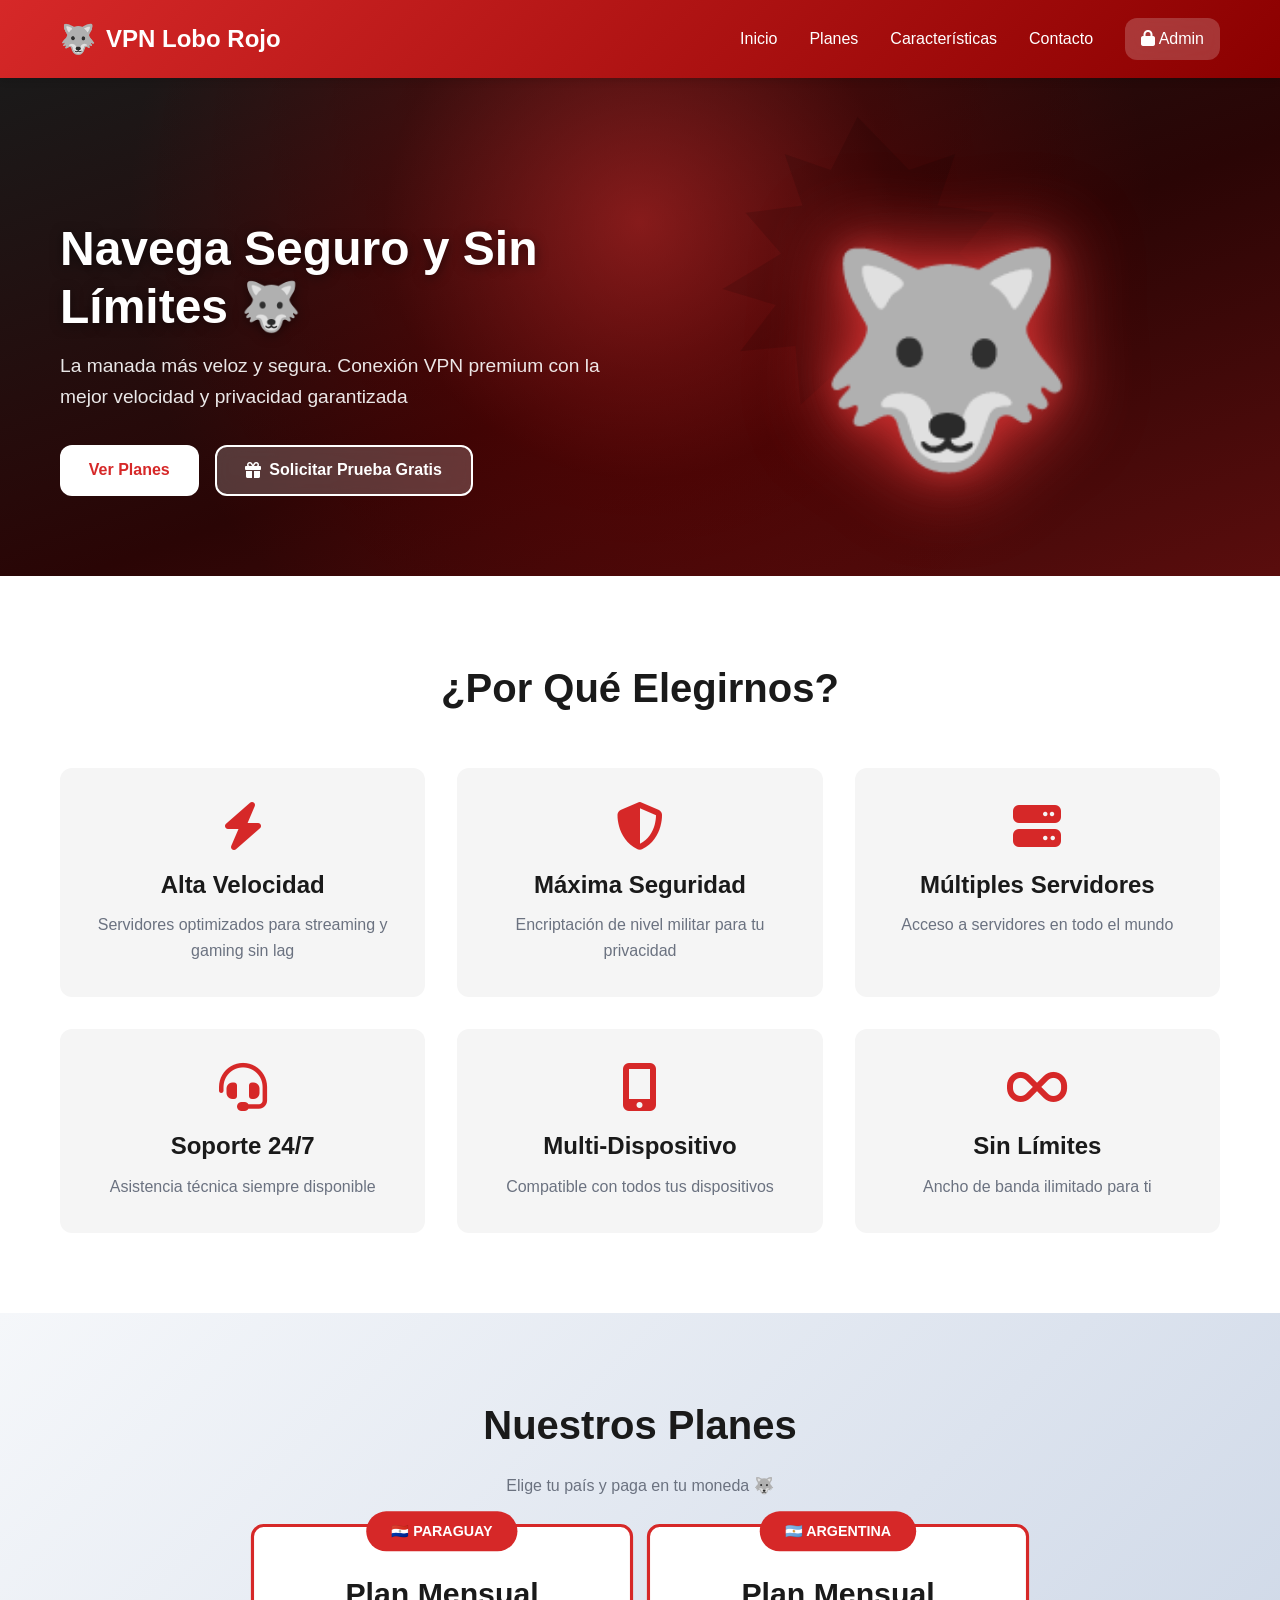
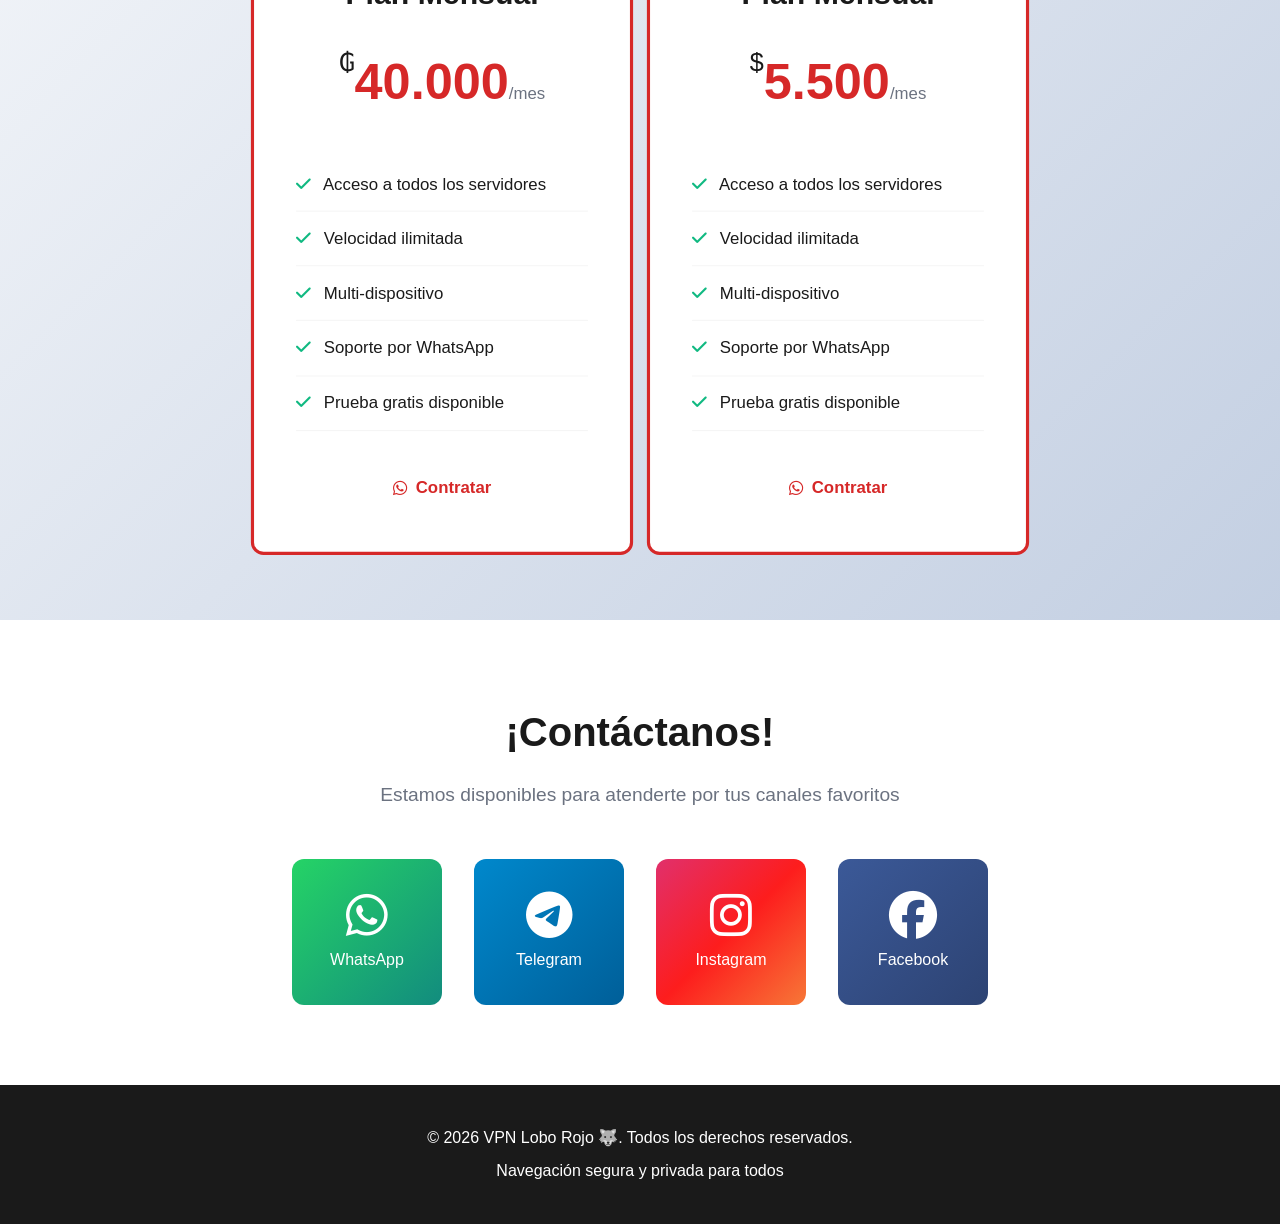
==== commit a70362b3: "Tema Lobo Rojo, 2 planes (Guaranies y Pesos Arg) y WhatsApp configurado" ====
--- a/vpn-todo-en-uno.html
+++ b/vpn-todo-en-uno.html
@@ -3,20 +3,20 @@
 <head>
     <meta charset="UTF-8">
     <meta name="viewport" content="width=device-width, initial-scale=1.0">
-    <title>VPN Premium - Conexión Segura y Rápida</title>
+    <title>VPN Lobo Rojo - Conexión Segura y Rápida</title>
     <link rel="stylesheet" href="https://cdnjs.cloudflare.com/ajax/libs/font-awesome/6.4.0/css/all.min.css">
     <style>
         /* ===== Reset y Variables ===== */
         * { margin: 0; padding: 0; box-sizing: border-box; }
         :root {
-            --primary-color: #667eea;
-            --secondary-color: #764ba2;
-            --accent-color: #f093fb;
+            --primary-color: #d62828;
+            --secondary-color: #8b0000;
+            --accent-color: #ff5252;
             --success-color: #10b981;
             --warning-color: #f59e0b;
             --danger-color: #ef4444;
-            --dark: #1f2937;
-            --light: #f9fafb;
+            --dark: #1a1a1a;
+            --light: #f5f5f5;
             --gray: #6b7280;
             --border-radius: 12px;
             --transition: all 0.3s ease;
@@ -44,13 +44,31 @@
         .menu-toggle span { width: 25px; height: 3px; background: white; border-radius: 3px; transition: var(--transition); }
 
         /* ===== Hero ===== */
-        .hero { background: linear-gradient(135deg, var(--primary-color), var(--secondary-color)); color: white; padding: 150px 0 80px; margin-top: 70px; }
-        .hero .container { display: grid; grid-template-columns: 1fr 1fr; gap: 4rem; align-items: center; }
-        .hero-content h1 { font-size: 3rem; margin-bottom: 1rem; line-height: 1.2; }
+        .hero {
+            position: relative; overflow: hidden;
+            background:
+                radial-gradient(circle at 50% 30%, rgba(214,40,40,0.55) 0%, rgba(139,0,0,0.25) 35%, transparent 70%),
+                linear-gradient(160deg, #1a1a1a 0%, #2a0505 55%, #5a0d0d 100%);
+            color: white; padding: 150px 0 80px; margin-top: 70px;
+        }
+        /* Silueta de lobo de fondo */
+        .hero::before {
+            content: ""; position: absolute; right: 3%; top: 50%; transform: translateY(-50%);
+            width: 60%; height: 90%;
+            background-image: url("data:image/svg+xml,%3Csvg xmlns='http://www.w3.org/2000/svg' viewBox='0 0 512 512'%3E%3Cpath fill='%23000000' d='M256 24l-30 60-52-18 20 58-64 8 40 46-66 40 60 18-40 52 62-6 6 66 44-40 34 58 34-58 44 40 6-66 62 6-40-52 60-18-66-40 40-46-64-8 20-58-52 18z'/%3E%3C/svg%3E");
+            background-repeat: no-repeat; background-position: center; background-size: contain;
+            opacity: 0.12; pointer-events: none;
+        }
+        .hero .container { position: relative; z-index: 2; display: grid; grid-template-columns: 1fr 1fr; gap: 4rem; align-items: center; }
+        .hero-content h1 { font-size: 3rem; margin-bottom: 1rem; line-height: 1.2; text-shadow: 0 2px 12px rgba(0,0,0,0.5); }
         .hero-content p { font-size: 1.2rem; margin-bottom: 2rem; opacity: 0.9; }
         .hero-buttons { display: flex; gap: 1rem; flex-wrap: wrap; }
         .hero-image { display: flex; justify-content: center; align-items: center; }
-        .hero-image i { font-size: 15rem; opacity: 0.3; animation: float 3s ease-in-out infinite; }
+        .hero-image .wolf-emoji {
+            font-size: 13rem; line-height: 1;
+            filter: drop-shadow(0 0 40px rgba(214,40,40,0.8)) drop-shadow(0 0 15px rgba(255,82,82,0.6));
+            animation: float 3s ease-in-out infinite;
+        }
         @keyframes float { 0%,100% { transform: translateY(0); } 50% { transform: translateY(-20px); } }
 
         /* ===== Buttons ===== */
@@ -224,8 +242,8 @@
     <nav class="navbar">
         <div class="container">
             <div class="logo">
-                <i class="fas fa-shield-alt"></i>
-                <span>VPN Premium</span>
+                <span style="font-size:1.8rem;">🐺</span>
+                <span>VPN Lobo Rojo</span>
             </div>
             <div class="nav-links" id="navLinks">
                 <a onclick="scrollToSection('inicio')">Inicio</a>
@@ -241,14 +259,14 @@
     <section class="hero" id="inicio">
         <div class="container">
             <div class="hero-content">
-                <h1>Navega Seguro y Sin Límites</h1>
-                <p>Conexión VPN premium con la mejor velocidad y privacidad garantizada</p>
+                <h1>Navega Seguro y Sin Límites 🐺</h1>
+                <p>La manada más veloz y segura. Conexión VPN premium con la mejor velocidad y privacidad garantizada</p>
                 <div class="hero-buttons">
                     <a onclick="scrollToSection('planes')" class="btn btn-primary">Ver Planes</a>
                     <button class="btn btn-secondary" onclick="openTrialModal()"><i class="fas fa-gift"></i> Solicitar Prueba Gratis</button>
                 </div>
             </div>
-            <div class="hero-image"><i class="fas fa-globe-americas"></i></div>
+            <div class="hero-image"><span class="wolf-emoji">🐺</span></div>
         </div>
     </section>
 
@@ -269,40 +287,34 @@
     <section class="pricing" id="planes">
         <div class="container">
             <h2>Nuestros Planes</h2>
-            <div class="pricing-grid">
-                <div class="pricing-card">
-                    <h3>Mensual</h3>
-                    <div class="price"><span class="currency">$</span><span class="amount">9.99</span><span class="period">/mes</span></div>
+            <p style="text-align:center; color:var(--gray); margin-bottom:2.5rem; margin-top:-2rem;">Elige tu país y paga en tu moneda 🐺</p>
+            <div class="pricing-grid" style="max-width:760px;">
+                <div class="pricing-card featured">
+                    <div class="badge">🇵🇾 PARAGUAY</div>
+                    <h3>Plan Mensual</h3>
+                    <div class="price"><span class="currency">₲</span><span class="amount">40.000</span><span class="period">/mes</span></div>
                     <ul class="features-list">
                         <li><i class="fas fa-check"></i> Acceso a todos los servidores</li>
                         <li><i class="fas fa-check"></i> Velocidad ilimitada</li>
-                        <li><i class="fas fa-check"></i> 3 dispositivos simultáneos</li>
-                        <li><i class="fas fa-check"></i> Soporte prioritario</li>
+                        <li><i class="fas fa-check"></i> Multi-dispositivo</li>
+                        <li><i class="fas fa-check"></i> Soporte por WhatsApp</li>
+                        <li><i class="fas fa-check"></i> Prueba gratis disponible</li>
                     </ul>
-                    <button class="btn btn-primary" onclick="contactWhatsApp('Plan Mensual')"><i class="fab fa-whatsapp"></i> Contratar</button>
-                </div>
+                    <button class="btn btn-primary" onclick="contactWhatsApp('Plan Mensual Paraguay (40.000 Gs)')"><i class="fab fa-whatsapp"></i> Contratar</button>
+                </div>
+
                 <div class="pricing-card featured">
-                    <div class="badge">MÁS POPULAR</div>
-                    <h3>Trimestral</h3>
-                    <div class="price"><span class="currency">$</span><span class="amount">24.99</span><span class="period">/3 meses</span></div>
+                    <div class="badge">🇦🇷 ARGENTINA</div>
+                    <h3>Plan Mensual</h3>
+                    <div class="price"><span class="currency">$</span><span class="amount">5.500</span><span class="period">/mes</span></div>
                     <ul class="features-list">
-                        <li><i class="fas fa-check"></i> Todo del plan mensual</li>
-                        <li><i class="fas fa-check"></i> 5 dispositivos simultáneos</li>
-                        <li><i class="fas fa-check"></i> Ahorra 17%</li>
-                        <li><i class="fas fa-check"></i> 1 día gratis de prueba</li>
+                        <li><i class="fas fa-check"></i> Acceso a todos los servidores</li>
+                        <li><i class="fas fa-check"></i> Velocidad ilimitada</li>
+                        <li><i class="fas fa-check"></i> Multi-dispositivo</li>
+                        <li><i class="fas fa-check"></i> Soporte por WhatsApp</li>
+                        <li><i class="fas fa-check"></i> Prueba gratis disponible</li>
                     </ul>
-                    <button class="btn btn-primary" onclick="contactWhatsApp('Plan Trimestral')"><i class="fab fa-whatsapp"></i> Contratar</button>
-                </div>
-                <div class="pricing-card">
-                    <h3>Anual</h3>
-                    <div class="price"><span class="currency">$</span><span class="amount">79.99</span><span class="period">/año</span></div>
-                    <ul class="features-list">
-                        <li><i class="fas fa-check"></i> Todo del plan trimestral</li>
-                        <li><i class="fas fa-check"></i> Dispositivos ilimitados</li>
-                        <li><i class="fas fa-check"></i> Ahorra 33%</li>
-                        <li><i class="fas fa-check"></i> 3 días gratis de prueba</li>
-                    </ul>
-                    <button class="btn btn-primary" onclick="contactWhatsApp('Plan Anual')"><i class="fab fa-whatsapp"></i> Contratar</button>
+                    <button class="btn btn-primary" onclick="contactWhatsApp('Plan Mensual Argentina ($5.500)')"><i class="fab fa-whatsapp"></i> Contratar</button>
                 </div>
             </div>
         </div>
@@ -313,7 +325,7 @@
             <h2>¡Contáctanos!</h2>
             <p>Estamos disponibles para atenderte por tus canales favoritos</p>
             <div class="contact-buttons">
-                <a href="https://wa.me/1234567890?text=Hola,%20quiero%20información%20sobre%20la%20VPN" class="contact-btn whatsapp" target="_blank"><i class="fab fa-whatsapp"></i><span>WhatsApp</span></a>
+                <a href="https://wa.me/595991907709?text=Hola,%20quiero%20información%20sobre%20la%20VPN%20Lobo%20Rojo" class="contact-btn whatsapp" target="_blank"><i class="fab fa-whatsapp"></i><span>WhatsApp</span></a>
                 <a href="https://t.me/tu_usuario" class="contact-btn telegram" target="_blank"><i class="fab fa-telegram"></i><span>Telegram</span></a>
                 <a href="https://instagram.com/tu_usuario" class="contact-btn instagram" target="_blank"><i class="fab fa-instagram"></i><span>Instagram</span></a>
                 <a href="https://facebook.com/tu_pagina" class="contact-btn facebook" target="_blank"><i class="fab fa-facebook"></i><span>Facebook</span></a>
@@ -323,7 +335,7 @@
 
     <footer>
         <div class="container">
-            <p>&copy; 2024 VPN Premium. Todos los derechos reservados.</p>
+            <p>&copy; 2026 VPN Lobo Rojo 🐺. Todos los derechos reservados.</p>
             <p>Navegación segura y privada para todos</p>
         </div>
     </footer>
@@ -334,7 +346,7 @@
     <!-- Login -->
     <div id="loginScreen" class="login-container">
         <div class="login-box">
-            <div class="login-header"><i class="fas fa-shield-alt"></i><h2>Panel de Administración</h2></div>
+            <div class="login-header"><span style="font-size:3.5rem;">🐺</span><h2>Panel Lobo Rojo</h2></div>
             <form id="loginForm" onsubmit="login(event)">
                 <div class="form-group"><label for="username">Usuario</label><input type="text" id="username" required></div>
                 <div class="form-group"><label for="password">Contraseña</label><input type="password" id="password" required></div>
@@ -348,7 +360,7 @@
     <!-- Dashboard -->
     <div id="adminDashboard" class="admin-dashboard" style="display:none;">
         <aside class="sidebar">
-            <div class="sidebar-header"><i class="fas fa-shield-alt"></i><span>VPN Admin</span></div>
+            <div class="sidebar-header"><span style="font-size:2rem;">🐺</span><span>Lobo Rojo</span></div>
             <nav class="sidebar-nav">
                 <a class="nav-item active" onclick="showSection('dashboard')"><i class="fas fa-chart-line"></i> Dashboard</a>
                 <a class="nav-item" onclick="showSection('clients')"><i class="fas fa-users"></i> Clientes</a>
@@ -439,7 +451,7 @@
             <div class="form-group"><label for="whatsapp">WhatsApp *</label><input type="tel" id="whatsapp" placeholder="+1 234 567 8900" required></div>
             <div class="form-group"><label for="email">Email</label><input type="email" id="email"></div>
             <div class="form-group"><label for="plan">Plan de Interés</label>
-                <select id="plan"><option value="mensual">Mensual</option><option value="trimestral">Trimestral</option><option value="anual">Anual</option></select>
+                <select id="plan"><option value="paraguay">🇵🇾 Paraguay - 40.000 Gs/mes</option><option value="argentina">🇦🇷 Argentina - $5.500/mes</option></select>
             </div>
             <div class="form-group"><label for="message">Comentarios adicionales</label><textarea id="message" rows="3"></textarea></div>
             <button type="submit" class="btn btn-primary"><i class="fas fa-paper-plane"></i> Enviar Solicitud</button>
@@ -461,7 +473,7 @@
             <div class="form-row">
                 <div class="form-group"><label for="clientEmail">Email</label><input type="email" id="clientEmail"></div>
                 <div class="form-group"><label for="clientPlan">Plan *</label>
-                    <select id="clientPlan" required><option value="mensual">Mensual - $9.99</option><option value="trimestral">Trimestral - $24.99</option><option value="anual">Anual - $79.99</option></select>
+                    <select id="clientPlan" required><option value="paraguay">🇵🇾 Paraguay - 40.000 Gs/mes</option><option value="argentina">🇦🇷 Argentina - $5.500/mes</option></select>
                 </div>
             </div>
             <div class="form-row">
@@ -485,8 +497,8 @@
 
 <script>
     /* ============ CONFIGURACIÓN: CAMBIA TU NÚMERO DE WHATSAPP AQUÍ ============ */
-    /* Formato internacional SIN el símbolo +. Ejemplo Paraguay: 595981234567 */
-    const MI_WHATSAPP = '1234567890';
+    /* Formato internacional SIN el símbolo +. Paraguay: 595 + número */
+    const MI_WHATSAPP = '595991907709';
 
     /* ============ CREDENCIALES DEL ADMIN (cámbialas) ============ */
     const ADMIN_CREDENTIALS = { username: 'admin', password: 'admin123' };
@@ -516,7 +528,7 @@
 
     /* ============ WHATSAPP + PRUEBAS ============ */
     function contactWhatsApp(plan) {
-        const message = `Hola! Estoy interesado en el ${plan} de VPN Premium`;
+        const message = `Hola! Estoy interesado en el ${plan} de VPN Lobo Rojo 🐺`;
         window.open(`https://wa.me/${MI_WHATSAPP}?text=${encodeURIComponent(message)}`, '_blank');
     }
     function openTrialModal() { document.getElementById('trialModal').style.display = 'block'; }
@@ -754,9 +766,8 @@
         const act = document.getElementById('clientActivation').value;
         if (!plan || !act) return;
         let exp = new Date(act);
-        if (plan === 'mensual') exp.setMonth(exp.getMonth() + 1);
-        else if (plan === 'trimestral') exp.setMonth(exp.getMonth() + 3);
-        else if (plan === 'anual') exp.setFullYear(exp.getFullYear() + 1);
+        // Ambos planes (Paraguay y Argentina) son mensuales: +1 mes
+        exp.setMonth(exp.getMonth() + 1);
         document.getElementById('clientExpiration').value = exp.toISOString().split('T')[0];
     }
     document.getElementById('clientPlan')?.addEventListener('change', recalcExpiration);
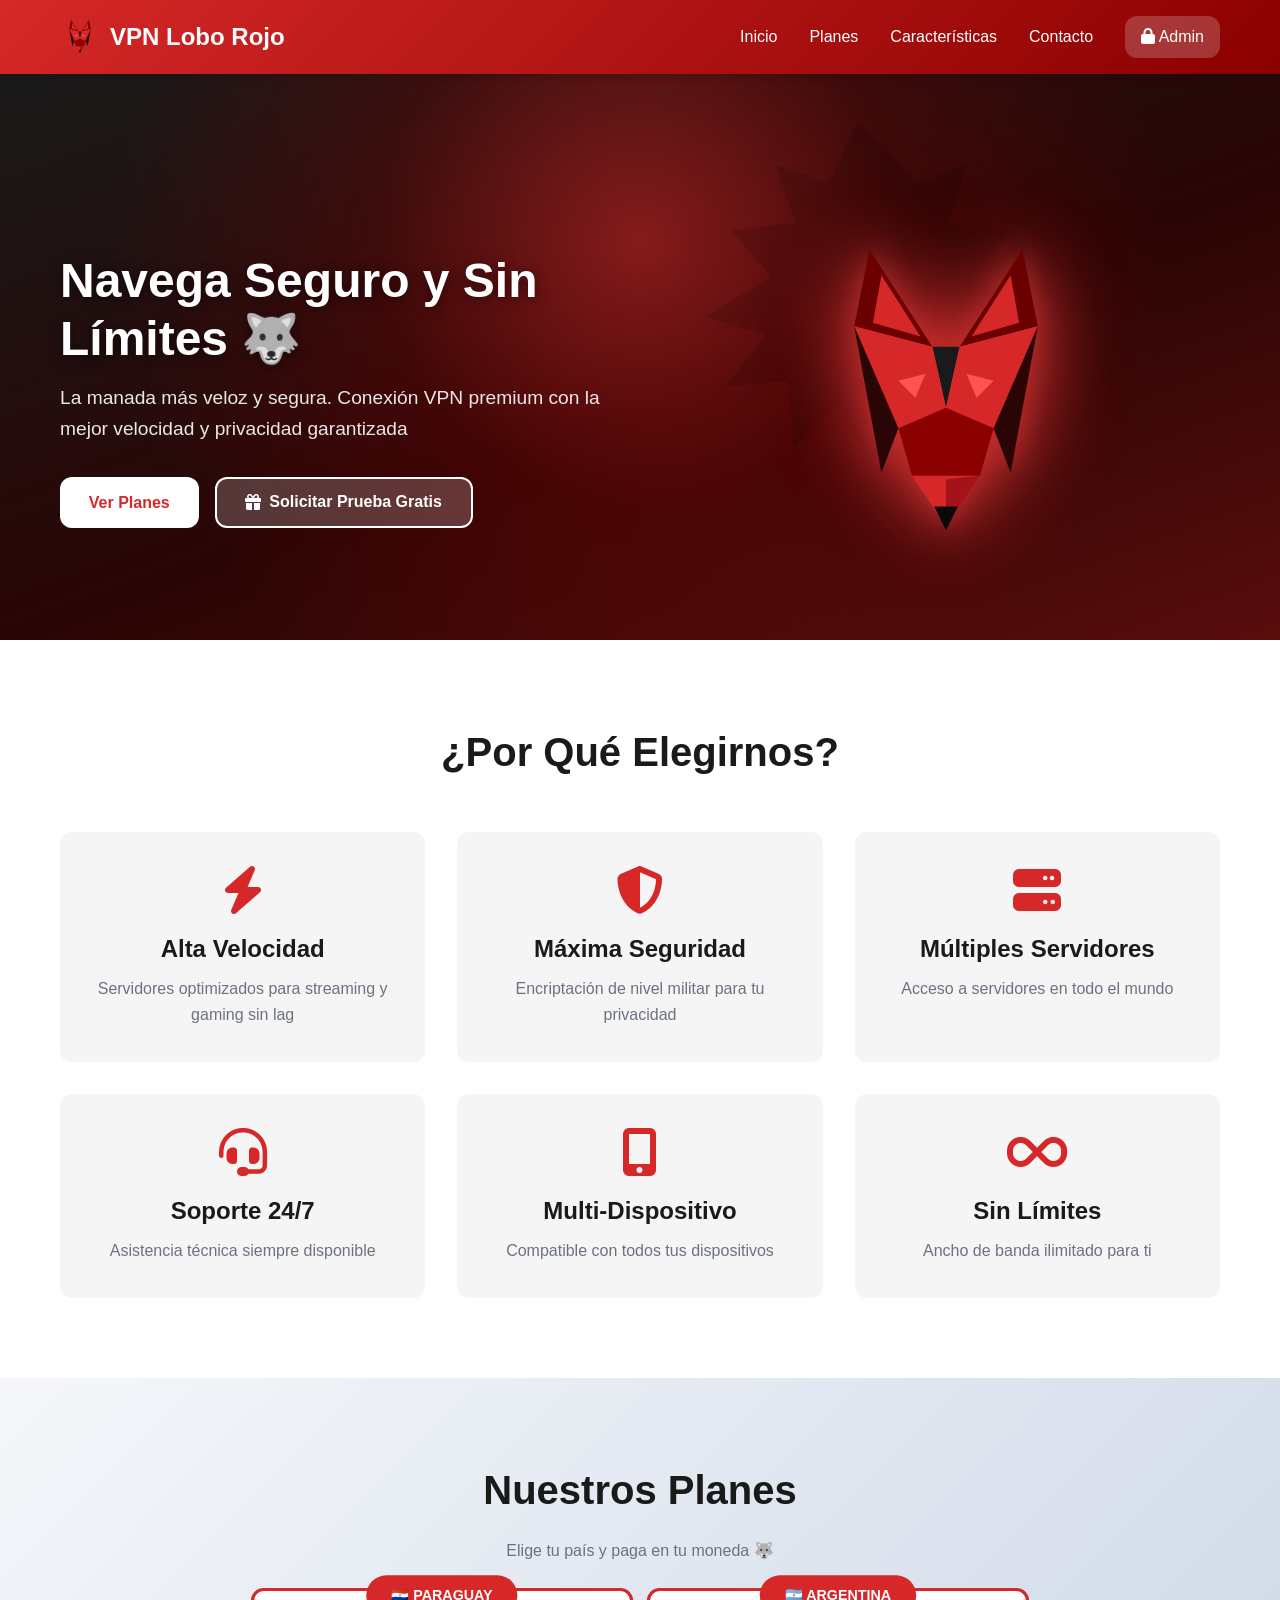
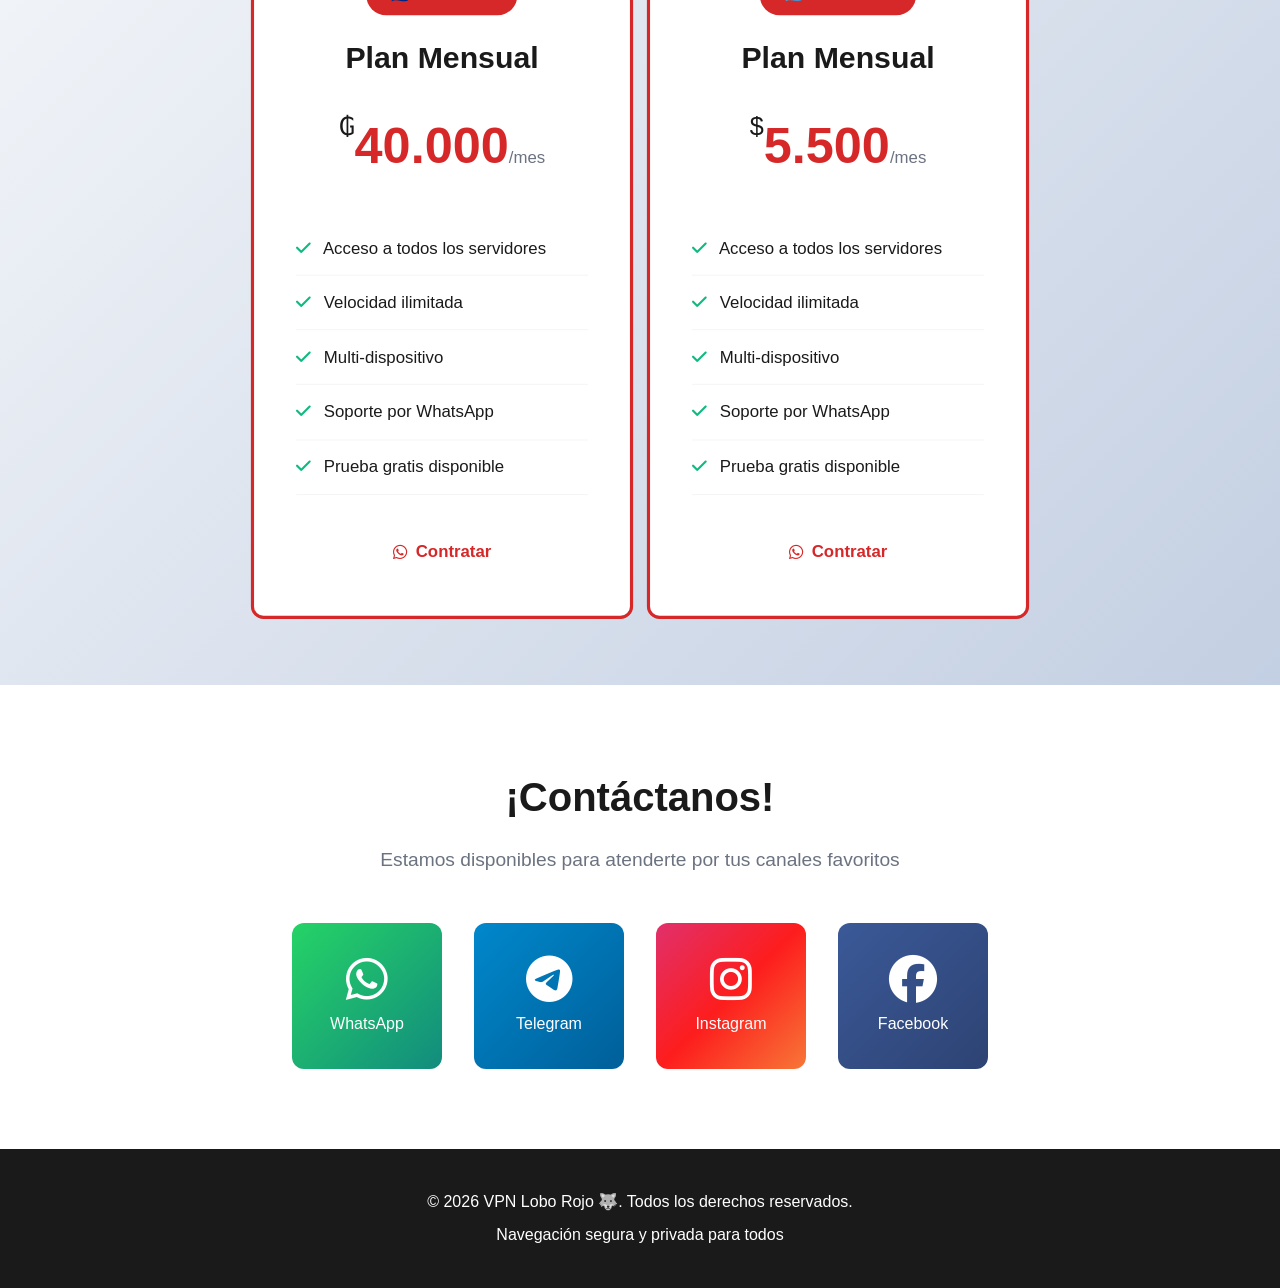
==== commit 2b09a331: "Nuevo logo de lobo geometrico en rojo y negro (reemplaza el emoji)" ====
--- a/vpn-todo-en-uno.html
+++ b/vpn-todo-en-uno.html
@@ -63,10 +63,16 @@
         .hero-content h1 { font-size: 3rem; margin-bottom: 1rem; line-height: 1.2; text-shadow: 0 2px 12px rgba(0,0,0,0.5); }
         .hero-content p { font-size: 1.2rem; margin-bottom: 2rem; opacity: 0.9; }
         .hero-buttons { display: flex; gap: 1rem; flex-wrap: wrap; }
+        /* ===== Logo de lobo (rojo y negro) ===== */
+        .wolf-logo {
+            display: inline-block; vertical-align: middle;
+            background-image: url("data:image/svg+xml,%3Csvg xmlns='http://www.w3.org/2000/svg' viewBox='0 0 200 195'%3E%3Cpolygon points='55,15 92,72 46,60' fill='%236b0000'/%3E%3Cpolygon points='145,15 108,72 154,60' fill='%236b0000'/%3E%3Cpolygon points='62,30 85,66 57,58' fill='%23d62828'/%3E%3Cpolygon points='138,30 115,66 143,58' fill='%23d62828'/%3E%3Cpolygon points='92,72 108,72 100,108' fill='%231a1a1a'/%3E%3Cpolygon points='46,60 92,72 100,108 72,120' fill='%23d62828'/%3E%3Cpolygon points='154,60 108,72 100,108 128,120' fill='%23d62828'/%3E%3Cpolygon points='46,60 72,120 62,146' fill='%232a0505'/%3E%3Cpolygon points='154,60 128,120 138,146' fill='%232a0505'/%3E%3Cpolygon points='72,120 100,108 100,150 80,148' fill='%238b0000'/%3E%3Cpolygon points='128,120 100,108 100,150 120,148' fill='%238b0000'/%3E%3Cpolygon points='80,148 120,148 100,178' fill='%23d62828'/%3E%3Cpolygon points='100,150 120,148 100,178' fill='%23a5121a'/%3E%3Cpolygon points='93,166 107,166 100,180' fill='%230a0a0a'/%3E%3Cpolygon points='72,92 88,88 82,102' fill='%23ff5252'/%3E%3Cpolygon points='128,92 112,88 118,102' fill='%23ff5252'/%3E%3C/svg%3E");
+            background-repeat: no-repeat; background-position: center; background-size: contain;
+        }
         .hero-image { display: flex; justify-content: center; align-items: center; }
-        .hero-image .wolf-emoji {
-            font-size: 13rem; line-height: 1;
-            filter: drop-shadow(0 0 40px rgba(214,40,40,0.8)) drop-shadow(0 0 15px rgba(255,82,82,0.6));
+        .hero-image .hero-wolf {
+            width: 340px; height: 340px; max-width: 80vw;
+            filter: drop-shadow(0 0 40px rgba(214,40,40,0.85)) drop-shadow(0 0 15px rgba(255,82,82,0.6));
             animation: float 3s ease-in-out infinite;
         }
         @keyframes float { 0%,100% { transform: translateY(0); } 50% { transform: translateY(-20px); } }
@@ -242,7 +248,7 @@
     <nav class="navbar">
         <div class="container">
             <div class="logo">
-                <span style="font-size:1.8rem;">🐺</span>
+                <span class="wolf-logo" style="width:40px;height:40px;"></span>
                 <span>VPN Lobo Rojo</span>
             </div>
             <div class="nav-links" id="navLinks">
@@ -266,7 +272,7 @@
                     <button class="btn btn-secondary" onclick="openTrialModal()"><i class="fas fa-gift"></i> Solicitar Prueba Gratis</button>
                 </div>
             </div>
-            <div class="hero-image"><span class="wolf-emoji">🐺</span></div>
+            <div class="hero-image"><span class="wolf-logo hero-wolf"></span></div>
         </div>
     </section>
 
@@ -346,7 +352,7 @@
     <!-- Login -->
     <div id="loginScreen" class="login-container">
         <div class="login-box">
-            <div class="login-header"><span style="font-size:3.5rem;">🐺</span><h2>Panel Lobo Rojo</h2></div>
+            <div class="login-header"><span class="wolf-logo" style="width:90px;height:90px;"></span><h2>Panel Lobo Rojo</h2></div>
             <form id="loginForm" onsubmit="login(event)">
                 <div class="form-group"><label for="username">Usuario</label><input type="text" id="username" required></div>
                 <div class="form-group"><label for="password">Contraseña</label><input type="password" id="password" required></div>
@@ -360,7 +366,7 @@
     <!-- Dashboard -->
     <div id="adminDashboard" class="admin-dashboard" style="display:none;">
         <aside class="sidebar">
-            <div class="sidebar-header"><span style="font-size:2rem;">🐺</span><span>Lobo Rojo</span></div>
+            <div class="sidebar-header"><span class="wolf-logo" style="width:42px;height:42px;"></span><span>Lobo Rojo</span></div>
             <nav class="sidebar-nav">
                 <a class="nav-item active" onclick="showSection('dashboard')"><i class="fas fa-chart-line"></i> Dashboard</a>
                 <a class="nav-item" onclick="showSection('clients')"><i class="fas fa-users"></i> Clientes</a>
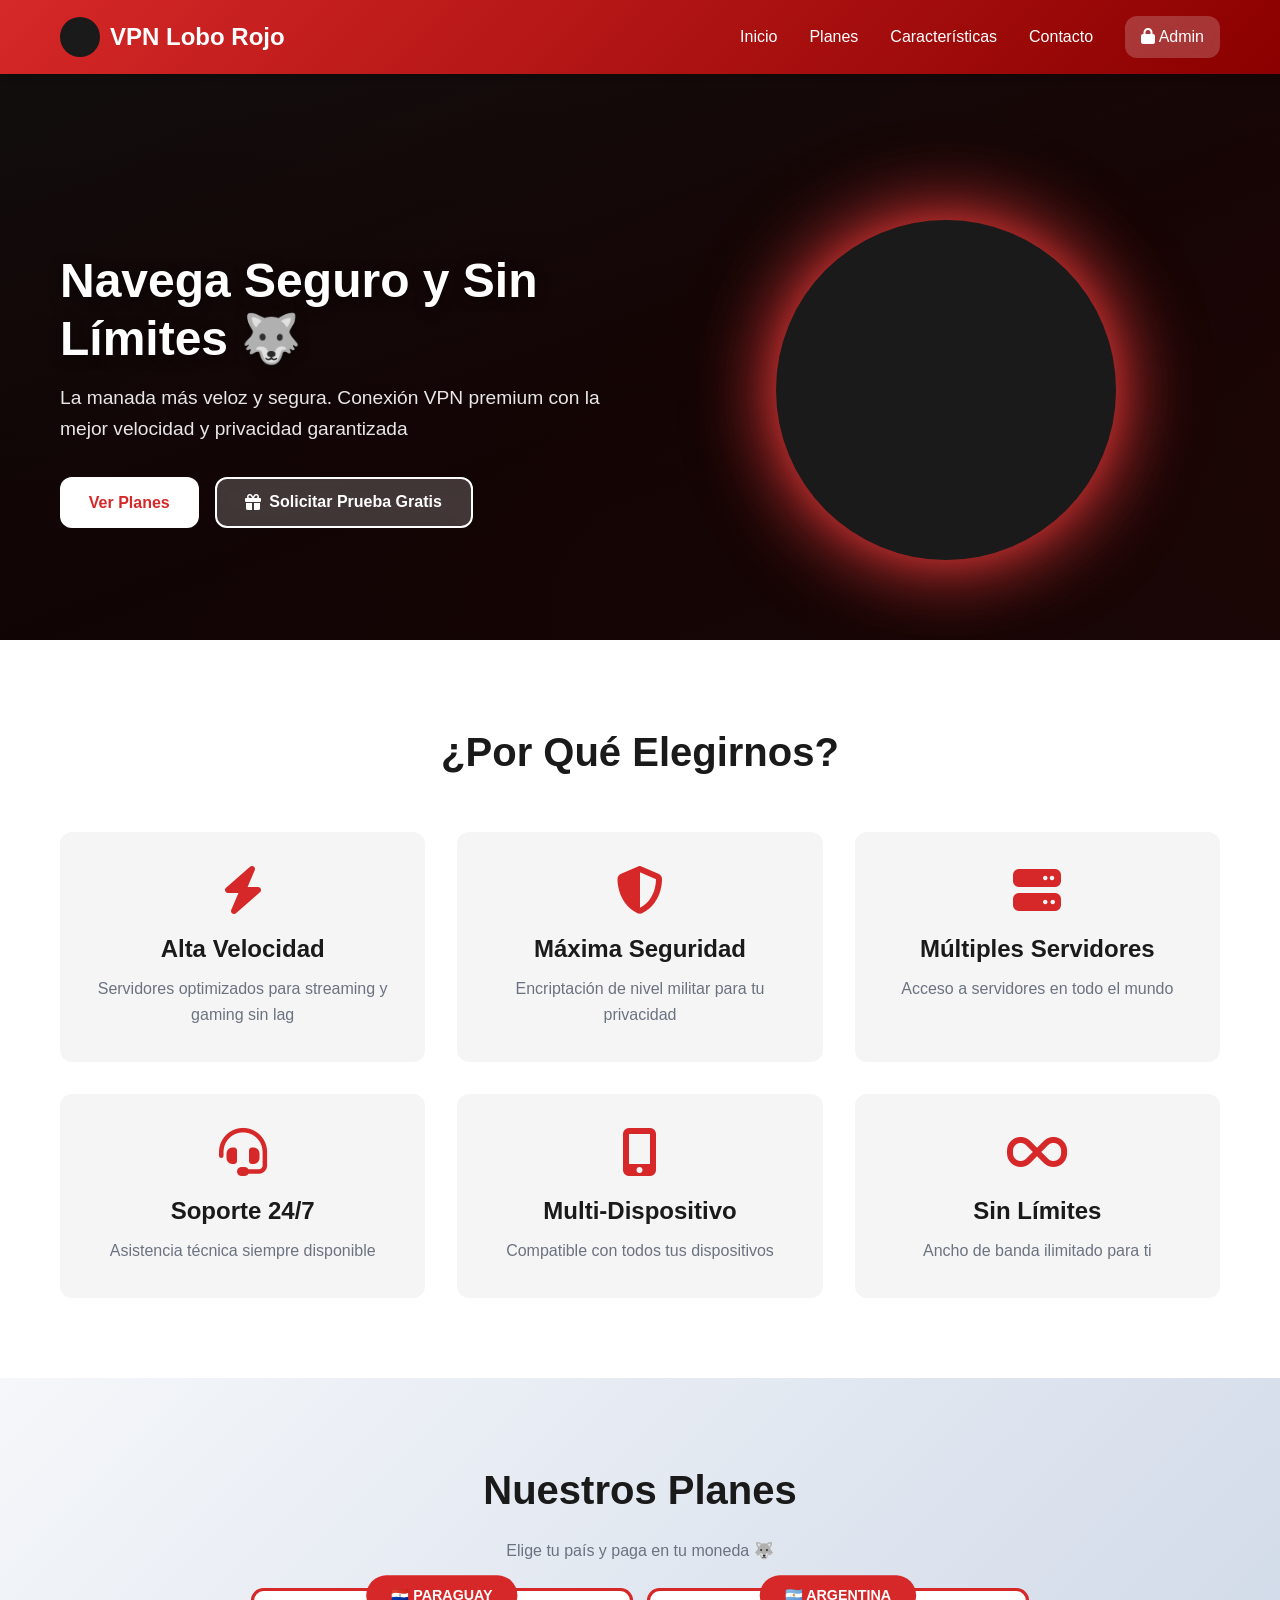
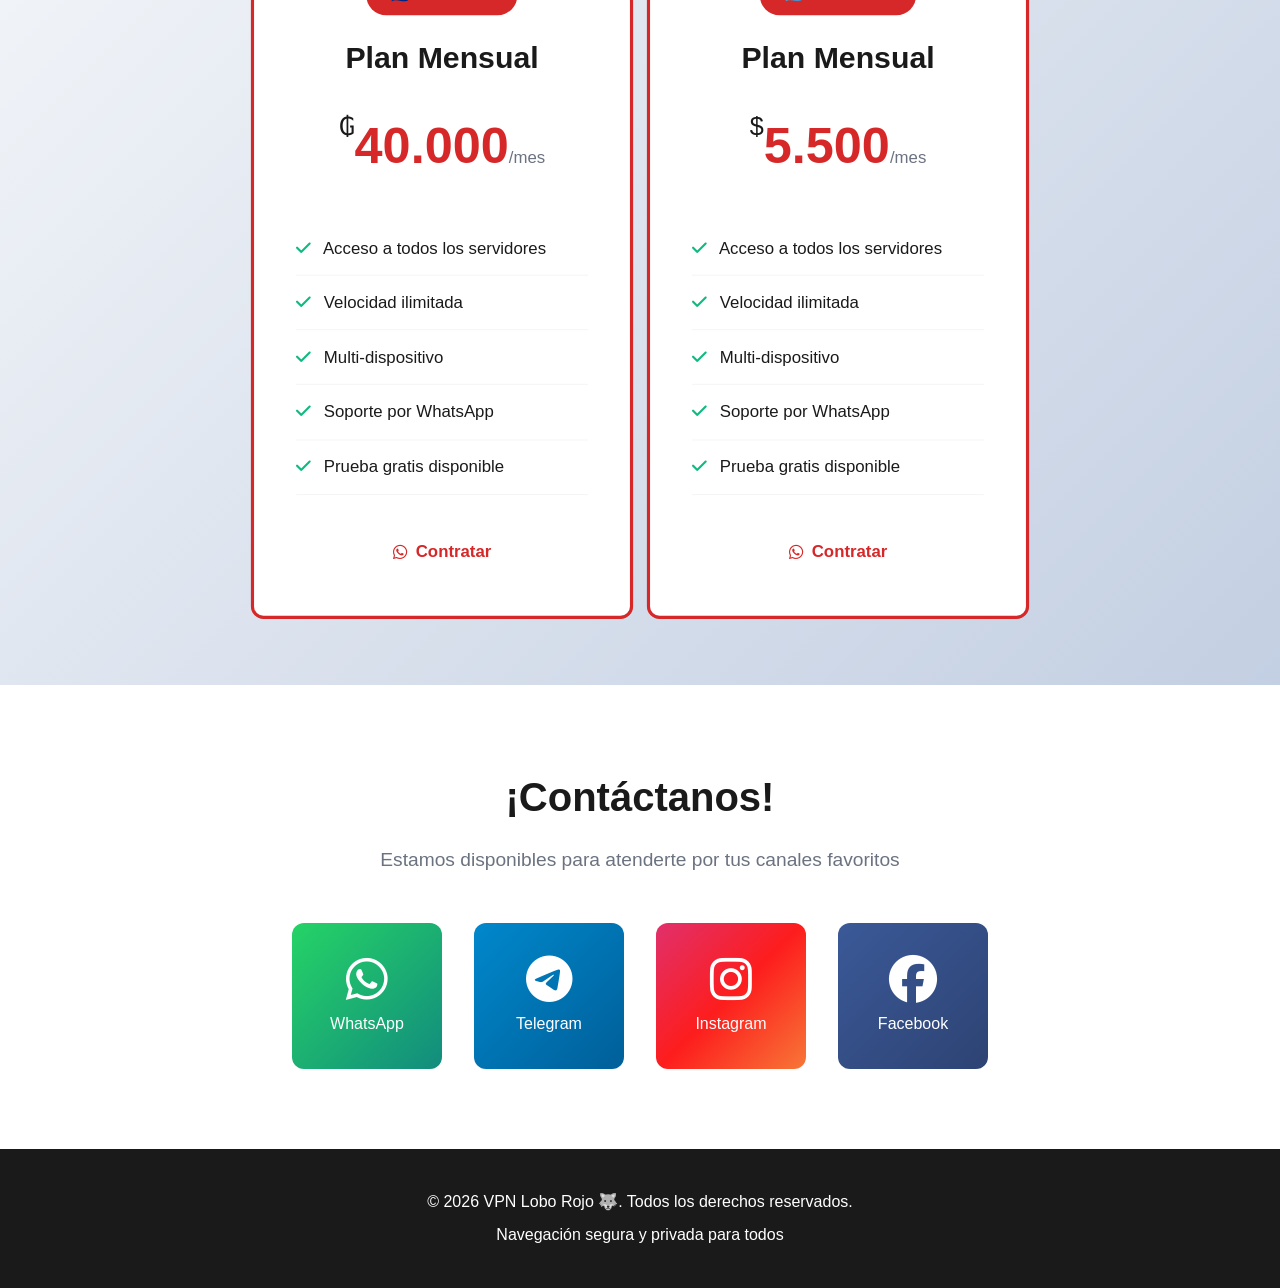
==== commit ff9ddd86: "Preparar sitio para usar logo.png y fondo.jpg personalizados" ====
--- a/vpn-todo-en-uno.html
+++ b/vpn-todo-en-uno.html
@@ -76,6 +76,20 @@
             animation: float 3s ease-in-out infinite;
         }
         @keyframes float { 0%,100% { transform: translateY(0); } 50% { transform: translateY(-20px); } }
+        /* ==== Imágenes personalizadas: sube logo.png y fondo.jpg al repositorio ==== */
+        .wolf-logo {
+            background-image: url("logo.png") !important;
+            background-size: cover !important;
+            border-radius: 50%;
+            background-color: #1a1a1a;
+        }
+        .hero::before { display: none !important; }
+        .hero {
+            background:
+                linear-gradient(rgba(10,4,4,0.55), rgba(10,4,4,0.8)),
+                url("fondo.jpg") center center / cover no-repeat,
+                linear-gradient(160deg, #1a1a1a 0%, #2a0505 55%, #5a0d0d 100%) !important;
+        }
 
         /* ===== Buttons ===== */
         .btn { padding: 0.8rem 1.8rem; border: none; border-radius: var(--border-radius); font-size: 1rem; font-weight: 600; cursor: pointer; transition: var(--transition); text-decoration: none; display: inline-flex; align-items: center; gap: 0.5rem; }
